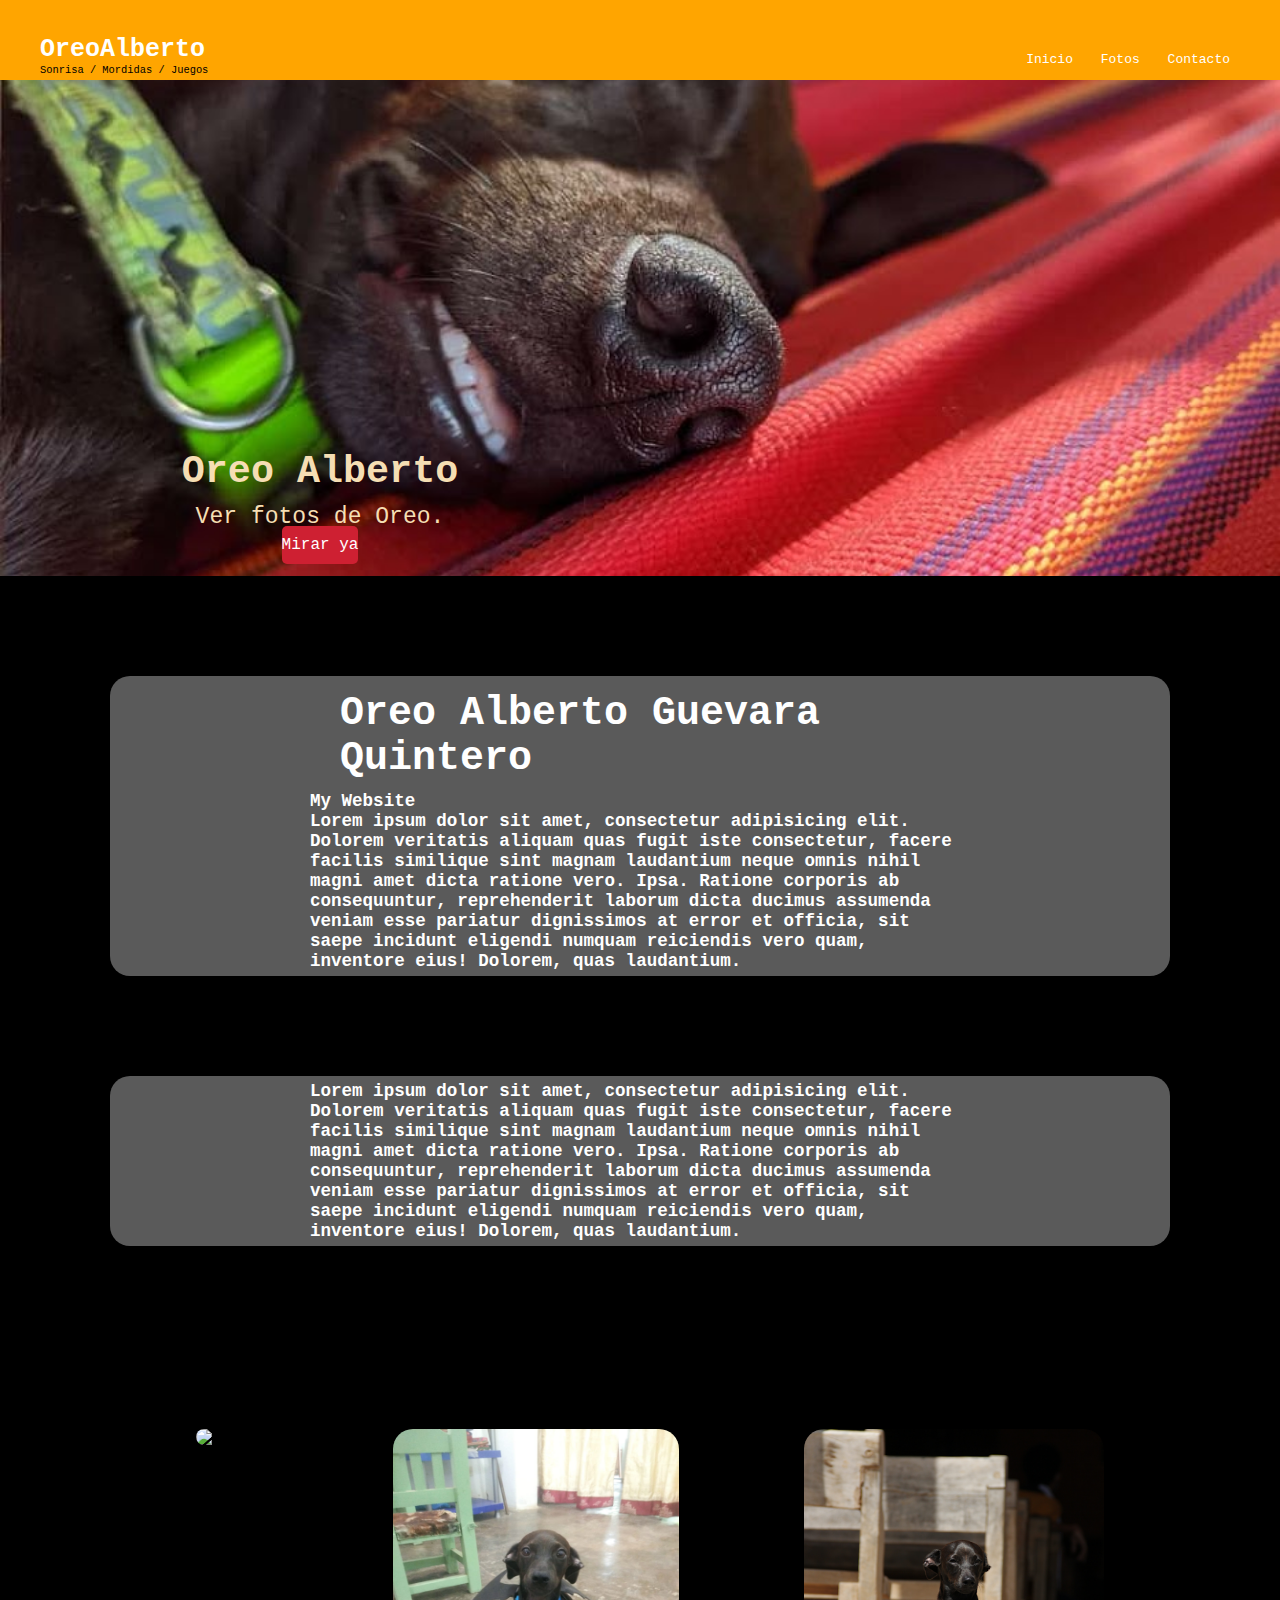
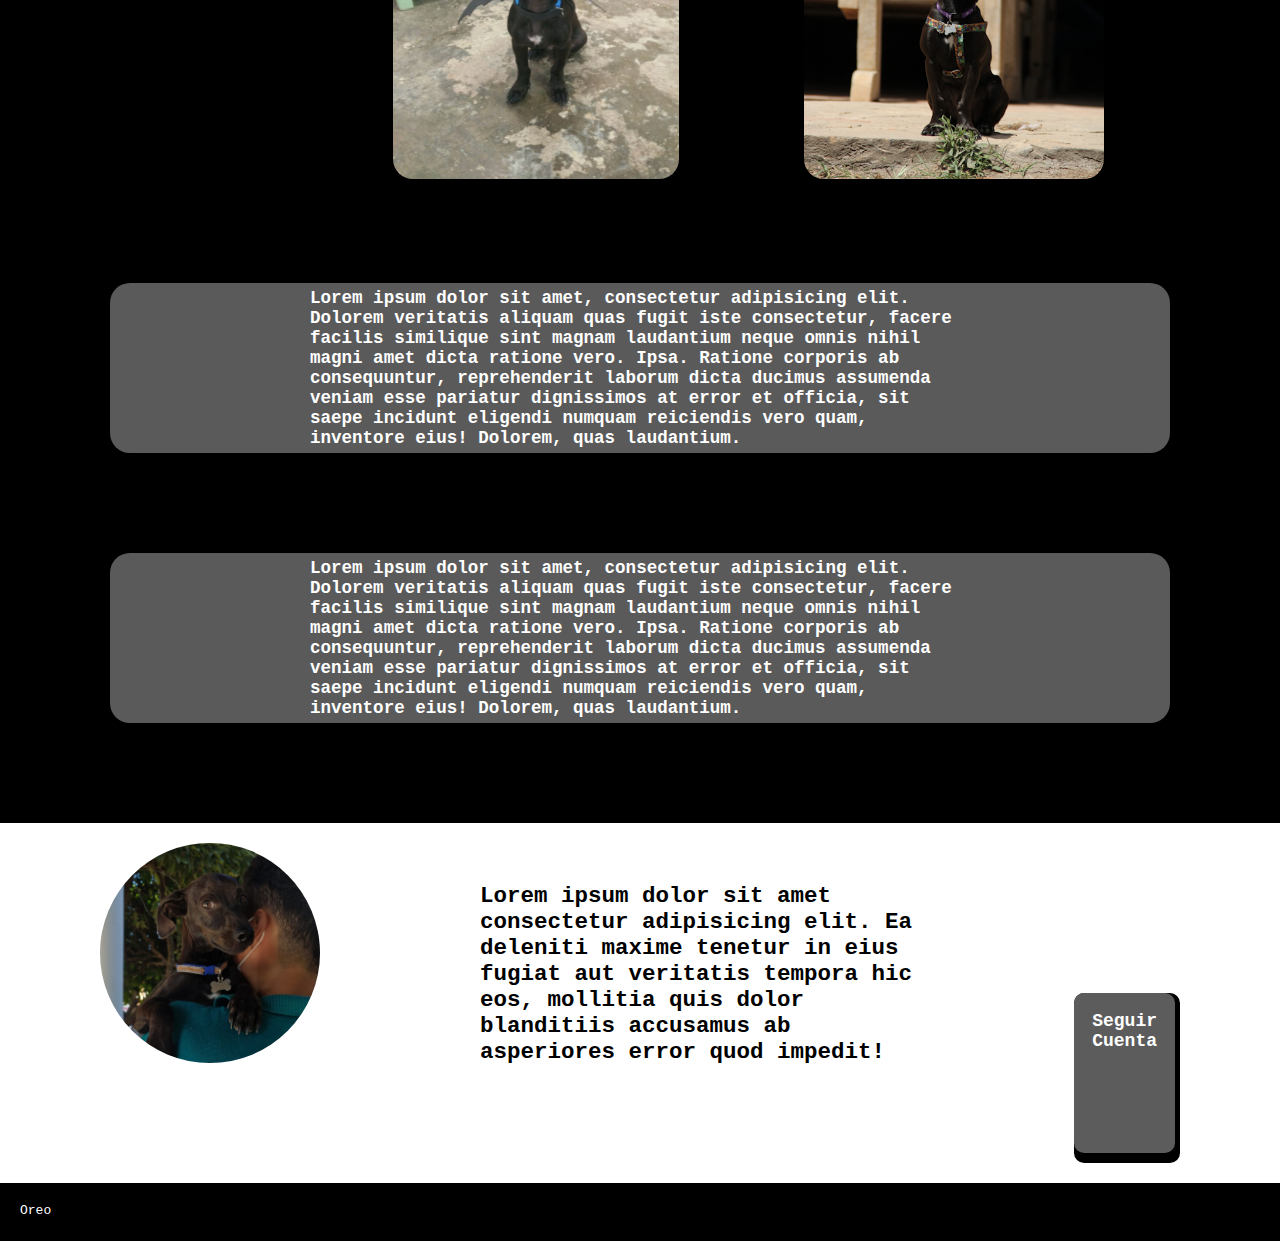
==== index.html @ 489aa435 "Update Oreo Website" ====
<!DOCTYPE html>
<html lang="en">
<head>
    <link rel="stylesheet"
    href="styles.css">
    <meta charset="UTF-8">
    <meta name="viewport" content="width=device-width, initial-scale=1.0">
    <title>Oreo</title>
    <style>
        .dj-banner{margin: 30px 0;}
        .dj-banner .dj-bg{background-image: url(img/Oreo_zzz.jpg);
             background-repeat: no-repeat; background-position: center; background-size: cover; width: 100%;}
        .dj-banner .dj-bg img{display: block; margin: 20px auto; padding: 20px 0;}
        .dj-banner .dj-text{text-align: center; padding-bottom: 20px;}
        @media screen and (min-width:768px){
           .dj-banner .dj-bg img{margin-right: 100px;}
           .dj-banner .dj-text{top: 50%; left: 10%;  width: 50%; text-align: center;}
           .dj-banner .dj-text h1{color: wheat; font-size: calc(2*1.5vw);}
           .dj-banner .dj-text p{color:wheat; font-size: calc(1.2*1.5vw);}
           .dj-banner .dj-text a{text-decoration: none; }
        }
     </style>
</head>
<body>
    <header>
        <div class="cabecera">
            <a id="logo-header" href="#">
                <span class="site-name">OreoAlberto</span>
                <span class="site-desc">Sonrisa / Mordidas / Juegos</span>
            </a>
    
            <nav>
                <ul>
                    <li><a href="#">Inicio</a></li>
                    <li><a href="#">Fotos</a></li>
                    <li><a href="#">Contacto</a></li>
                </ul>
            </nav>
        </div>
    </header>
    <div class="dj-banner">
        <div class="dj-bg">
            <img src="#" alt="" height="400px">
            <div class="dj-text">
                <h1><b>Oreo Alberto</b></h1>
                <p>Ver fotos de Oreo.</p>
                <p><a href="https://photos.app.goo.gl/riU15qKz6FhEMQH36"><label style="border-radius: 5px; background: #ce2032; border-color:#ce2032;  
                    height:44px; color: white; width: 152px; text-align: center; font-size: 16px; padding: 10px 0; cursor:pointer;">Mirar ya</label> 
                </a></p>
            </div>
        </div>            
    </div>
    <div id="text_father">
        <div id="text_son">
            <h1>Oreo Alberto Guevara Quintero</h1>
            <h3>My Website</h3>
            <h3>Lorem ipsum dolor sit amet, consectetur adipisicing elit. Dolorem veritatis aliquam quas fugit iste consectetur, facere facilis similique sint magnam laudantium neque omnis nihil magni amet dicta ratione vero. Ipsa.
            Ratione corporis ab consequuntur, reprehenderit laborum dicta ducimus assumenda veniam esse pariatur dignissimos at error et officia, sit saepe incidunt eligendi numquam reiciendis vero quam, inventore eius! Dolorem, quas laudantium.
            </h3>
            
        </div>
        <div id="text_son">
            <h3>Lorem ipsum dolor sit amet, consectetur adipisicing elit. Dolorem veritatis aliquam quas fugit iste consectetur, facere facilis similique sint magnam laudantium neque omnis nihil magni amet dicta ratione vero. Ipsa.
                Ratione corporis ab consequuntur, reprehenderit laborum dicta ducimus assumenda veniam esse pariatur dignissimos at error et officia, sit saepe incidunt eligendi numquam reiciendis vero quam, inventore eius! Dolorem, quas laudantium.
            </h3>
        
        </div>
    </div>
    <h1>Oreo Alberto Guevara Quintero</h1>
    <h3>My Website</h3>
    <div id="father">
        <div id="son">
            
            <img src="img/Oreo_mimido.jpg" class="img1" alt="hola">
        </div>
        <div id="son">
            <img src="img/Oreo_batman.jpg" class="img1" alt="adios">
        </div>
        <div id="son">
            <img src="img/Oreo_elegante.png" class="img1" alt="halo">
        </div>
    </div>
    <div id="text_father">
        <div id="text_son">
            <h3>Lorem ipsum dolor sit amet, consectetur adipisicing elit. Dolorem veritatis aliquam quas fugit iste consectetur, facere facilis similique sint magnam laudantium neque omnis nihil magni amet dicta ratione vero. Ipsa.
            Ratione corporis ab consequuntur, reprehenderit laborum dicta ducimus assumenda veniam esse pariatur dignissimos at error et officia, sit saepe incidunt eligendi numquam reiciendis vero quam, inventore eius! Dolorem, quas laudantium.
            </h3>
            
        </div>
        <div id="text_son">
            <h3>Lorem ipsum dolor sit amet, consectetur adipisicing elit. Dolorem veritatis aliquam quas fugit iste consectetur, facere facilis similique sint magnam laudantium neque omnis nihil magni amet dicta ratione vero. Ipsa.
                Ratione corporis ab consequuntur, reprehenderit laborum dicta ducimus assumenda veniam esse pariatur dignissimos at error et officia, sit saepe incidunt eligendi numquam reiciendis vero quam, inventore eius! Dolorem, quas laudantium.
            </h3>
        
        </div>
    </div>

    <div id="promo">
        <div id="foto">
            <img src="img/Oreo_ojon.jpg" id="ojon" alt="">
        </div>
        <div id="texto">
            <h2>Lorem ipsum dolor sit amet consectetur adipisicing elit. Ea deleniti maxime tenetur in eius fugiat aut veritatis tempora hic eos, mollitia quis dolor blanditiis accusamus ab asperiores error quod impedit!</h2>
        </div>
        <div id="botom">
            <a href="#" title="Seguir Cuenta">Seguir Cuenta</a>
        </div>
    </div>

    <footer>
        <div id="pie">
            <p>Oreo</p>
        </div>
    </footer>

</body>
</html>
---- styles.css ----
*{
    margin:0;
    padding: 0;
    box-sizing: border-box;
    font-family: monospace;

}
body{
    background-color: black;
}
.img1{
    margin: 0px 60px;
    border-radius: 20px;
    width: 75%;
    height: 350px;
}
.cabecera{
    width: 100vw;
    padding: 20px;
    margin: 0px;
    border: none;
    background-color:orange;
    height: 80px;
    left: 0;
    top:0;
    position: fixed
}
.cabecera a{
		color: white;
}
#logo-header {
	float: left;
	padding: 15px 0 0 20px;
	text-decoration: none;
}
#logo-header:hover {
	color:black;
}
	
#logo-header .site-name {
	display: block;
	font-weight: 700;
	font-size: 25px;
}
	
#logo-header .site-desc {
	display: block;
	font-weight: 300;
	font-size: 0.8em;
	color:black;
}
	
nav {
	float: right;
}
nav ul {
	margin: 0;
	padding: 0;
	list-style: none;
	padding-right: 20px;
}
	
nav ul li {
    display: inline-block;
	line-height: 80px;
}
			
nav ul li a {
	display: block;
	padding: 0 10px;
	text-decoration: none;
}
			
nav ul li a:hover {
	background:black;
}

#pie{
    width: 100vw;
    padding: 20px;
    margin: 0px;
    border: none;
    background-color:black;
    color: white;
}
.mimir{
    margin: 10px 0px;
    padding: 0px;
    height: 400px;
    width: 100vw;
    background-color: black;

}



#text_father{
    flex: content;
    align-items: center;
    font-family:monospace;
    font-size: 20px;
    
}
h1{
    font-size: 40px;
    margin: 10px 30px;
}

#father{
    display: flex;
    justify-content:center ;
    flex-direction: row;
    gap: 30px;
    margin: 10px;
    
    
}

#text_father{
    font-family:monospace;
    font-size: 15px;
    margin: 10px;
}
#text_son{
    margin: 100px;
    background-color:#5a5a5a;
    color: white;
    border-radius: 20px;
    padding: 5px 200px;
}

#promo{
    background-color: white;
    width: 100vw;
    height: 40vh;
    display:flex;
    flex-direction:row;
    gap: 160px;
    padding: 20px 100px 20px 100px;
}
#ojon{
    width: 220px;
    height: 220px;
    border-radius: 50%;
}

#texto{
    margin-top: 40px;
    font-size: 15px;
}
#botom{
    margin-top: 150px;
    display: flex;
    justify-content: center;
    background-color: black;
    padding-bottom: 10px;
    padding-right: 5px;
    border-radius: 10px;
}
#botom a{
    color: white;
    font-weight: 800;
    text-decoration: none;
    font-size: 18px;
    background-color: #5c5c5c;
    padding:18px;
    border-radius: 10px;
}
#botom a:hover{
    color: black;
}
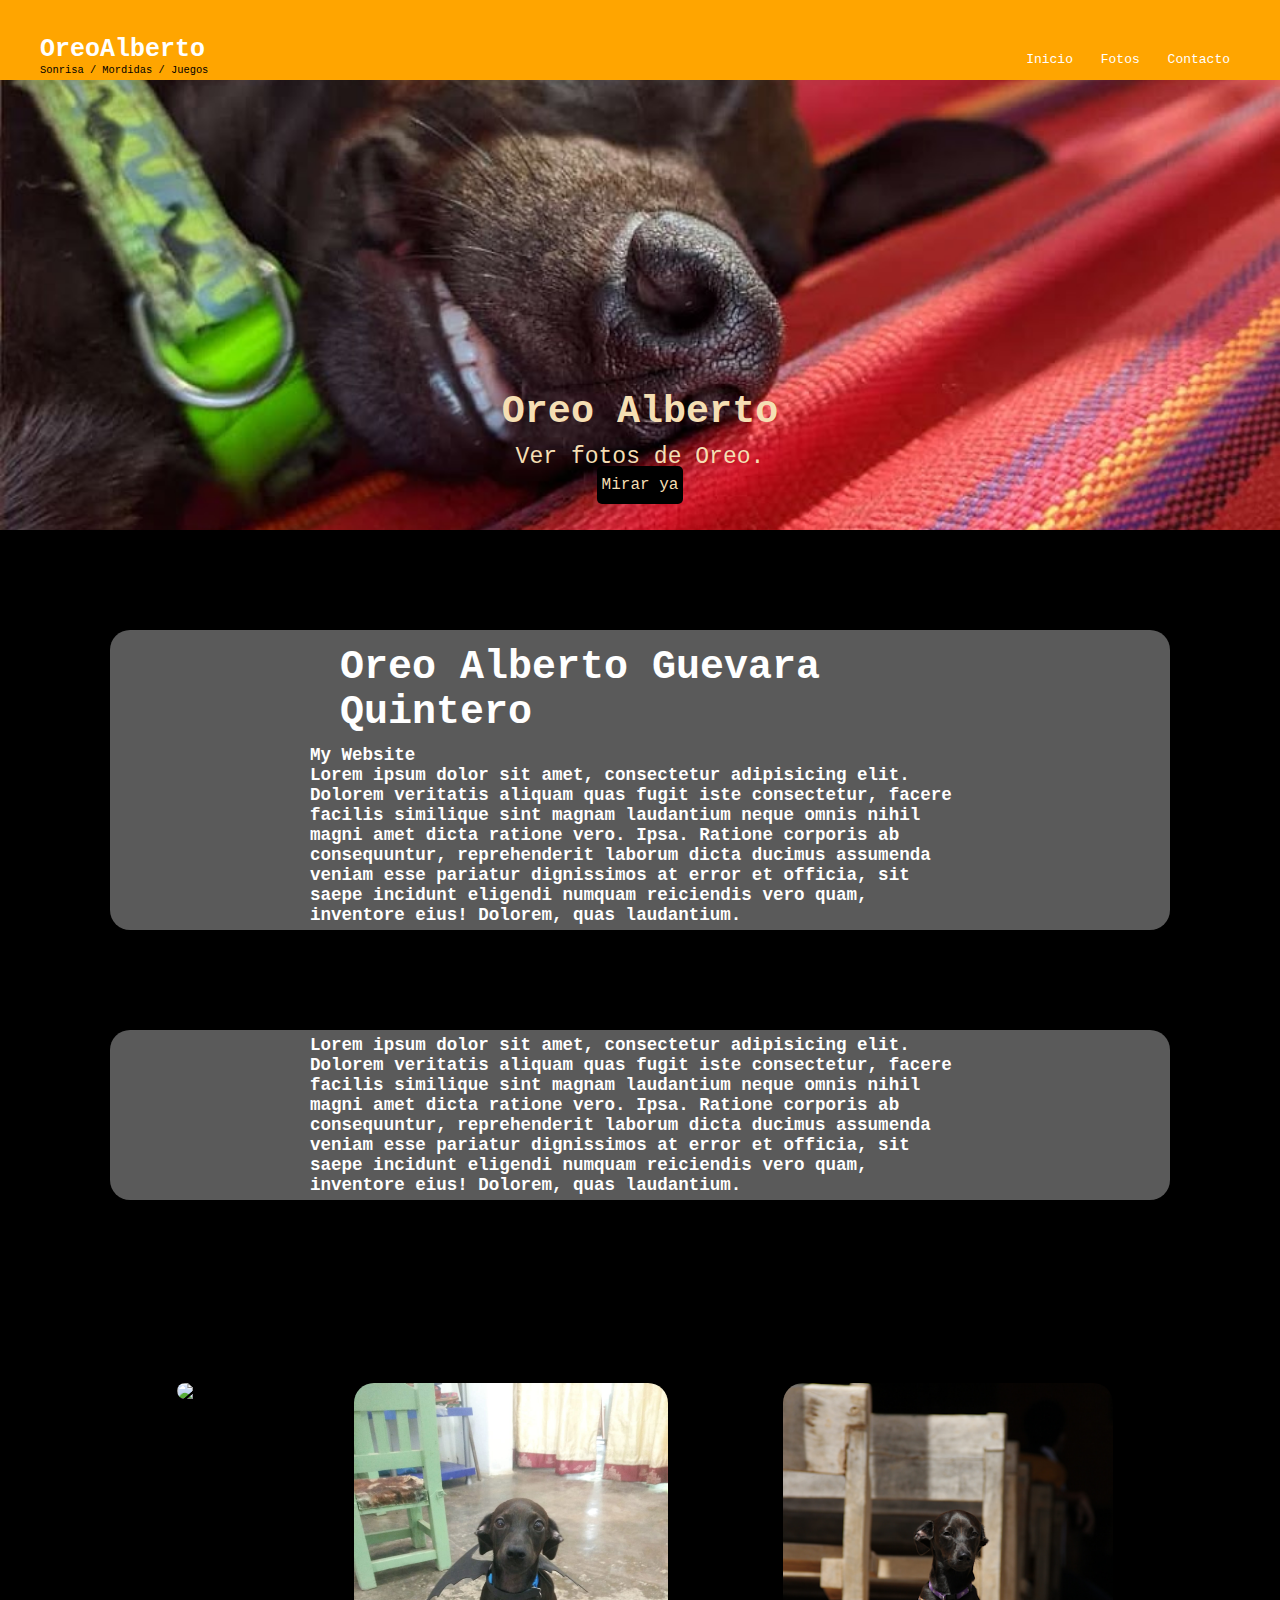
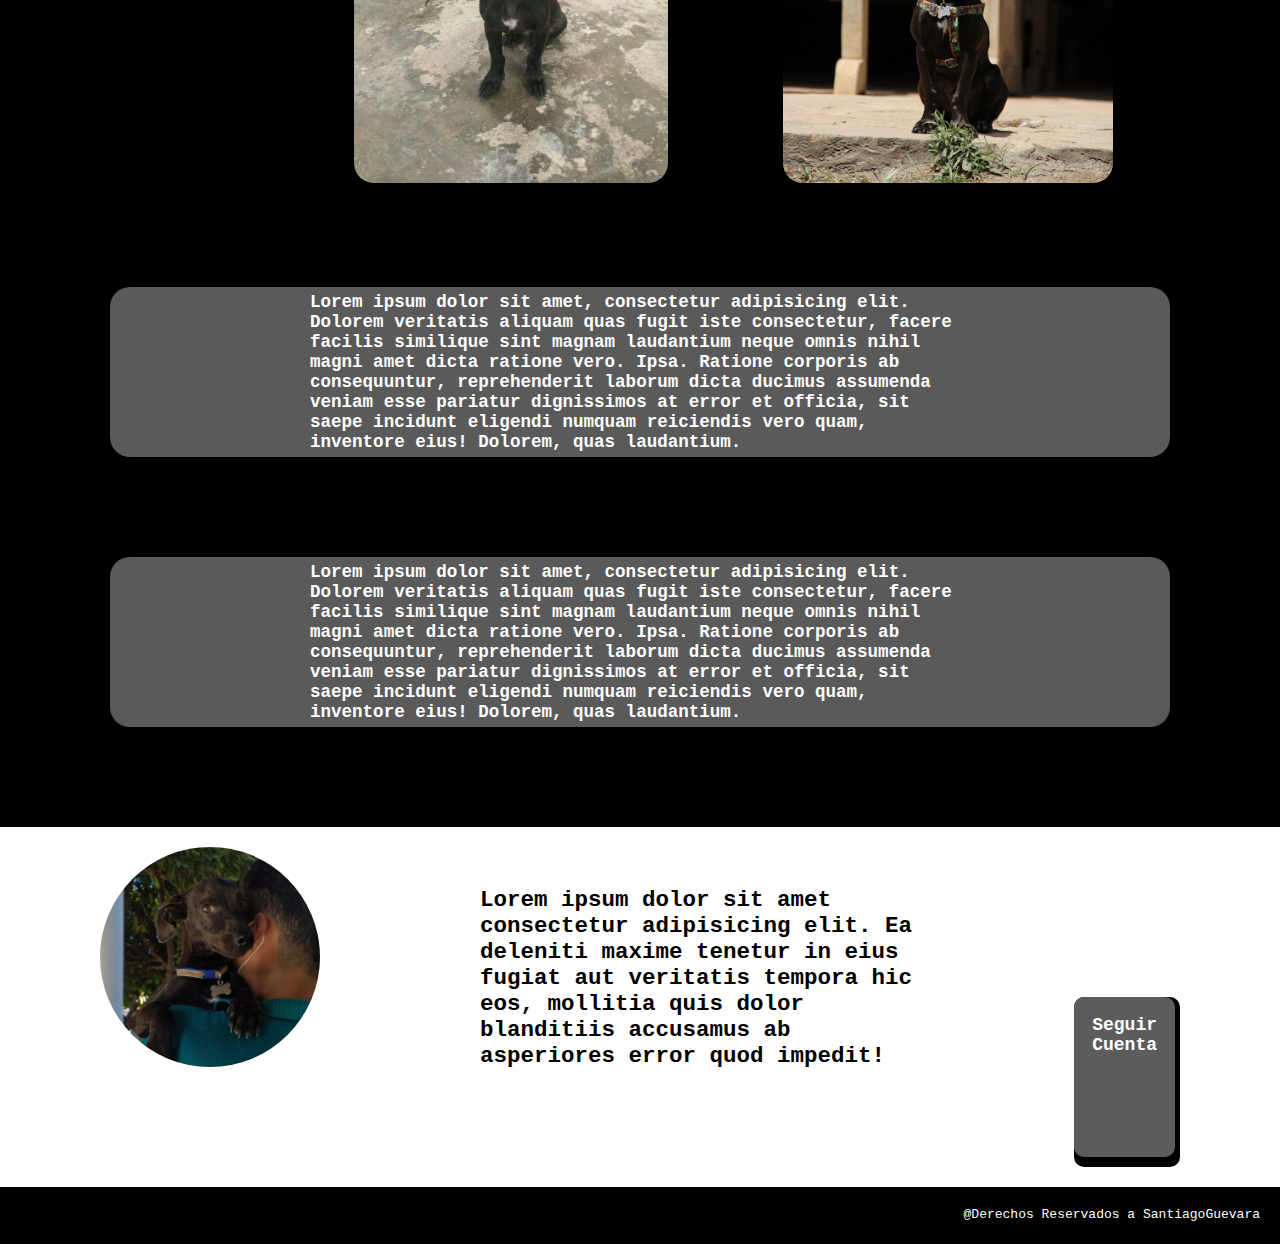
==== commit d47dcb69: "Finish page" ====
--- a/index.html
+++ b/index.html
@@ -9,15 +9,14 @@
     <style>
         .dj-banner{margin: 30px 0;}
         .dj-banner .dj-bg{background-image: url(img/Oreo_zzz.jpg);
-             background-repeat: no-repeat; background-position: center; background-size: cover; width: 100%;}
+             background-repeat: no-repeat; background-position: center; background-size: cover; width: 100vw; height: 500px;}
         .dj-banner .dj-bg img{display: block; margin: 20px auto; padding: 20px 0;}
         .dj-banner .dj-text{text-align: center; padding-bottom: 20px;}
         @media screen and (min-width:768px){
-           .dj-banner .dj-bg img{margin-right: 100px;}
-           .dj-banner .dj-text{top: 50%; left: 10%;  width: 50%; text-align: center;}
+           .dj-banner .dj-text{text-align: center;padding-top: 350px;}
            .dj-banner .dj-text h1{color: wheat; font-size: calc(2*1.5vw);}
            .dj-banner .dj-text p{color:wheat; font-size: calc(1.2*1.5vw);}
-           .dj-banner .dj-text a{text-decoration: none; }
+           .dj-banner .dj-text a{text-decoration: none;}
         }
      </style>
 </head>
@@ -40,12 +39,11 @@
     </header>
     <div class="dj-banner">
         <div class="dj-bg">
-            <img src="#" alt="" height="400px">
             <div class="dj-text">
                 <h1><b>Oreo Alberto</b></h1>
                 <p>Ver fotos de Oreo.</p>
-                <p><a href="https://photos.app.goo.gl/riU15qKz6FhEMQH36"><label style="border-radius: 5px; background: #ce2032; border-color:#ce2032;  
-                    height:44px; color: white; width: 152px; text-align: center; font-size: 16px; padding: 10px 0; cursor:pointer;">Mirar ya</label> 
+                <p><a href="https://photos.app.goo.gl/riU15qKz6FhEMQH36"><label style="border-radius: 5px; background-color:black; 
+                    height:44px; color: wheat; width: 152px; text-align: center; font-size: 16px; padding: 10px 5px; cursor:pointer;">Mirar ya</label> 
                 </a></p>
             </div>
         </div>            
@@ -103,13 +101,13 @@
             <h2>Lorem ipsum dolor sit amet consectetur adipisicing elit. Ea deleniti maxime tenetur in eius fugiat aut veritatis tempora hic eos, mollitia quis dolor blanditiis accusamus ab asperiores error quod impedit!</h2>
         </div>
         <div id="botom">
-            <a href="#" title="Seguir Cuenta">Seguir Cuenta</a>
+            <a href="https://www.instagram.com/santiagq0828/?next=%2F" title="Seguir Cuenta">Seguir Cuenta</a>
         </div>
     </div>
 
     <footer>
         <div id="pie">
-            <p>Oreo</p>
+            <p>@Derechos Reservados a SantiagoGuevara</p>
         </div>
     </footer>
 
--- a/styles.css
+++ b/styles.css
@@ -13,7 +13,7 @@
     margin: 0px 60px;
     border-radius: 20px;
     width: 75%;
-    height: 350px;
+    height: 400px;
 }
 .cabecera{
     width: 100vw;
@@ -83,6 +83,8 @@
     border: none;
     background-color:black;
     color: white;
+    display: flex;
+    justify-content: end;
 }
 .mimir{
     margin: 10px 0px;
@@ -111,7 +113,8 @@
     display: flex;
     justify-content:center ;
     flex-direction: row;
-    gap: 30px;
+    flex-wrap: wrap;
+    gap: 10px;
     margin: 10px;
     
     
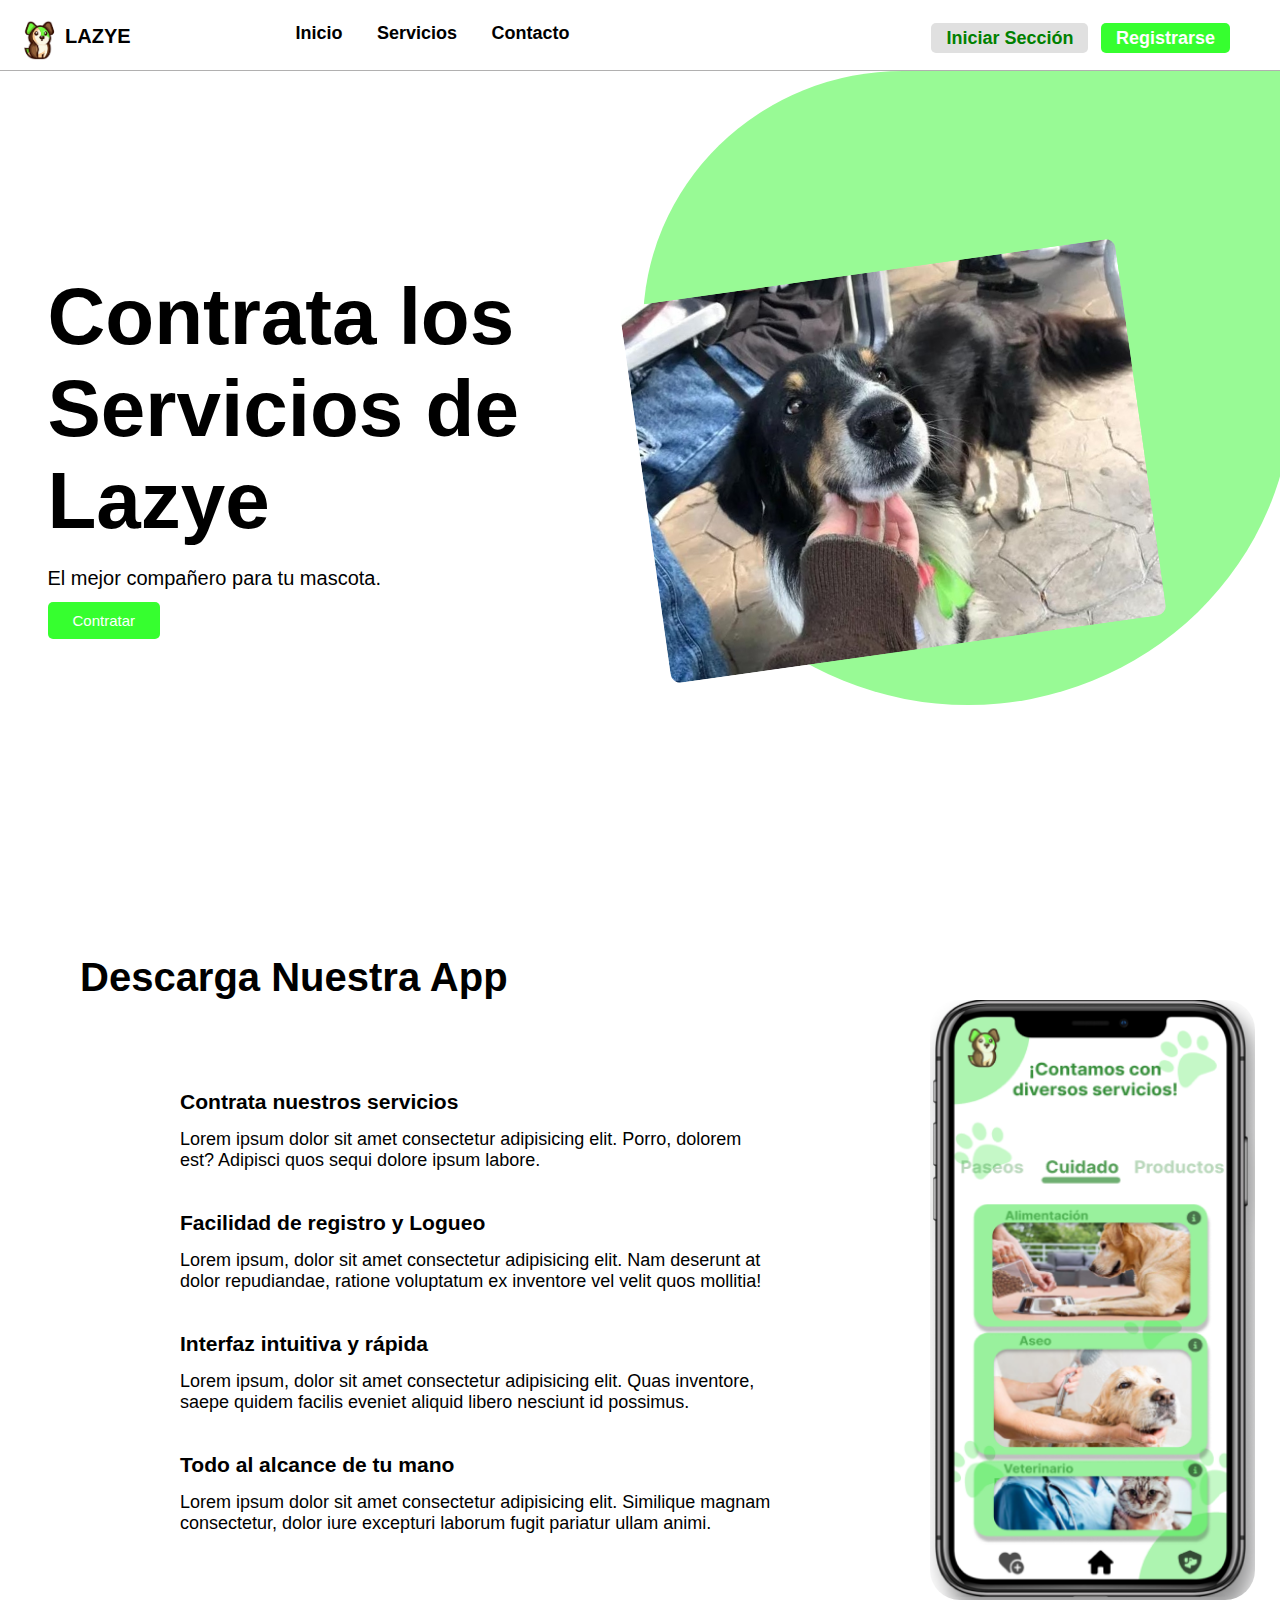
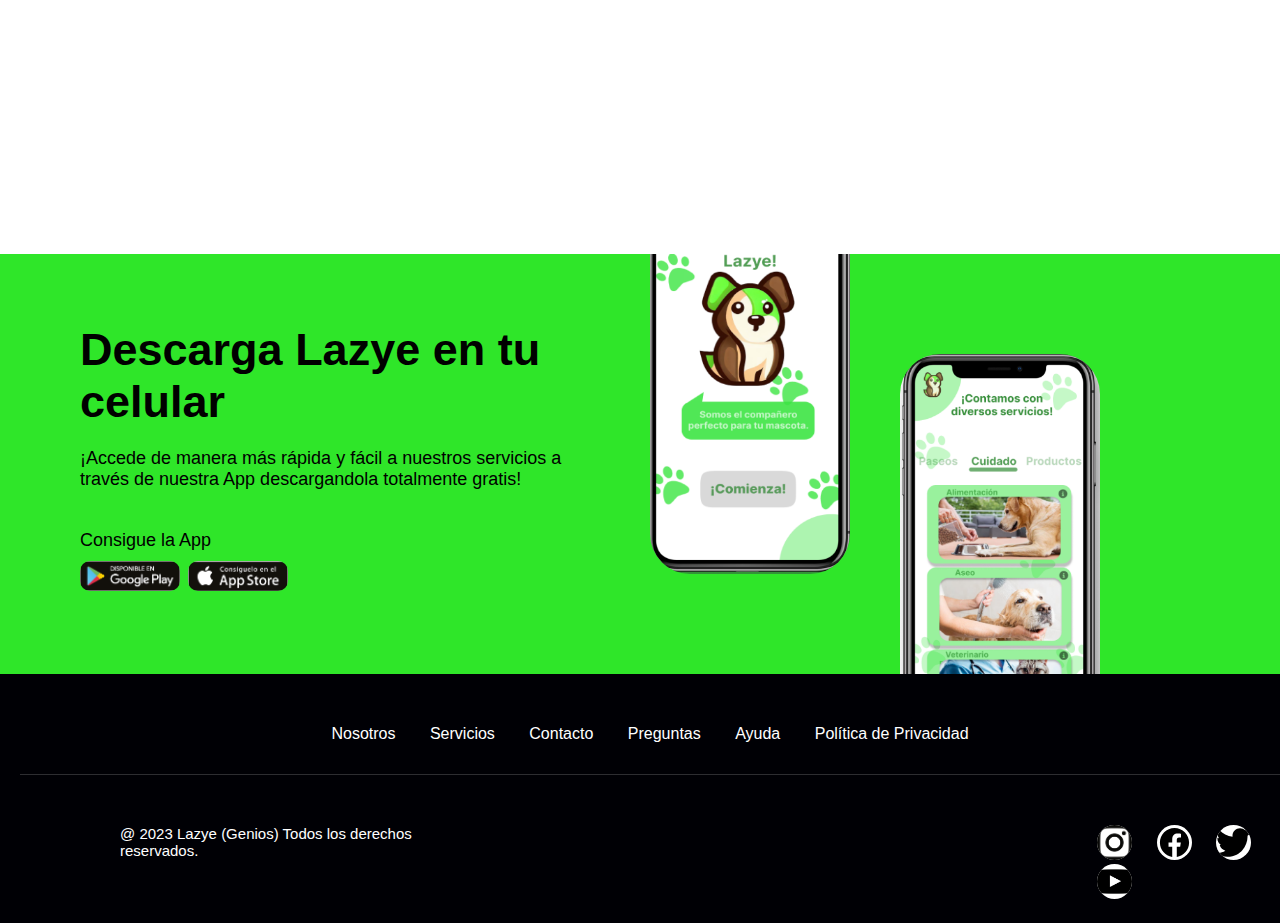
==== commit eaeac1b6: "Lazye Page created" ====
--- a/index.html
+++ b/index.html
@@ -1,115 +1,397 @@
 <!DOCTYPE html>
 <html lang="en">
 <head>
-    <link rel="stylesheet"
-    href="styles.css">
     <meta charset="UTF-8">
     <meta name="viewport" content="width=device-width, initial-scale=1.0">
-    <title>Oreo</title>
+    <title>Lazye</title>
+    <link rel="website icon" type="png" href="/img/lazye_logo.png" class="lazy_logo">
     <style>
-        .dj-banner{margin: 30px 0;}
-        .dj-banner .dj-bg{background-image: url(img/Oreo_zzz.jpg);
-             background-repeat: no-repeat; background-position: center; background-size: cover; width: 100vw; height: 500px;}
-        .dj-banner .dj-bg img{display: block; margin: 20px auto; padding: 20px 0;}
-        .dj-banner .dj-text{text-align: center; padding-bottom: 20px;}
-        @media screen and (min-width:768px){
-           .dj-banner .dj-text{text-align: center;padding-top: 350px;}
-           .dj-banner .dj-text h1{color: wheat; font-size: calc(2*1.5vw);}
-           .dj-banner .dj-text p{color:wheat; font-size: calc(1.2*1.5vw);}
-           .dj-banner .dj-text a{text-decoration: none;}
-        }
-     </style>
+        *{
+            margin: 0;
+            padding: 0;
+        }
+        body{
+            background-color:white;
+            font-family:'Segoe UI', Tahoma, Geneva, Verdana, sans-serif;
+            width: 100vw; 
+            height: 100vh;
+            display: grid;
+        }
+        #cabecera{
+            width: 100vw;
+            padding: 20px;
+            margin: 0px;
+            border-bottom: 1px solid #b1b0b0;
+            background-color: white;
+            height: 30px;
+            left: 0;
+            top: 0;
+        }
+        #logo{
+            display: flex;
+            float: left;
+        }
+        #logo_lazye{
+            width: 40px;
+            height: 40px;
+        }
+        #nombre_logo{
+            display: block;
+            font-weight: 750;
+            font-size: 20px;
+            margin-top: 5px;
+            padding-left: 5px ;
+        }
+
+        #nav{
+            float:left;
+        }
+        #nav ul{
+            margin: 0;
+            padding: 0;
+            list-style: none;
+            padding-right: 20px;
+            padding-left: 150px;
+        }
+        #nav ul li{
+            display: inline-block;
+            line-height: 20px;
+        }
+        #nav ul li a {
+            display: block;
+            padding: 0 15px;
+            text-decoration: none;
+            color: black;
+            font-size: 18px;
+            margin-top: 3px;
+            font-weight: 600;
+        }
+        #nav ul li a:hover{
+            color:#36ff2f
+        }
+
+        #nav2{
+            float:right;
+        }
+        #nav2 ul{
+            margin: 0;
+            padding: 0;
+            list-style: none;
+            padding-right: 70px;
+        }
+        #nav2 ul li{
+            display: inline-block;
+            line-height: 20px;
+        }
+        #nav2 ul li a {
+            display: block;
+            padding:0 10px;
+            text-decoration: none;
+            font-size: 18px;
+            margin-top: 3px;
+            font-weight: 600;
+            border-radius: 5px;
+            padding: 5px 15px;
+            margin-left: 8px;
+        }
+        #login{
+            background-color: #e0e0e0;
+            color: green;
+        }
+        #register{
+            background-color: #36ff2f;
+            color: white;
+        }
+
+        
+        #father{
+            display: flex;
+            place-items:center;
+            align-items: center;
+            justify-content: center;
+        }
+        #hijo_text{
+            margin: 20px;
+            font-size: 40px;
+            width: 550px;
+            margin-top: 150px;
+        }
+        #hijo_text h6{
+            margin-top: 20px;
+            font-size: 20px;
+            font-weight: 400;
+        }
+        #hijo_text a{
+            text-decoration: none;
+            background-color: #36ff2f;
+            padding: 10px 25px;
+            font-size: 15px;
+            border-radius: 5px;
+            color: white;
+        }
+        #hijo_img{
+            background-color: #98fa95;
+            padding-top: 200px;
+            padding-right: 150px;
+            padding-bottom: 50px;
+            border-bottom-left-radius: 50%;
+            border-bottom-right-radius: 50%;
+            border-top-left-radius: 40%;
+            margin-left: 25px;
+            
+            
+        }
+        #hijo_img img{
+            width: 500px;
+            height: 380px;
+            transform: rotate(-8deg);
+            border-radius: 10px;
+            
+        }
+
+
+        #first{
+            margin-top: 250px;
+            margin-left: 80px;
+        }
+        #first h1{
+            font-size: 40px;
+        }
+        #second{
+            display: flex;
+        }
+        #second1{
+            margin-top: 50px;
+            margin-left: 100px;
+            width: 600px;
+            font-size: 18px;
+            
+        }
+        #second ul{
+            list-style: none;
+        }
+        #second1 li{
+            margin-top: 40px;
+        }
+        #second1 li p{
+            margin-top: 15px;
+        }
+        #second2 img{
+            width: 325px;
+            height: 600px;
+            margin-left: 150px;
+            border-radius: 30px;
+        }
+
+
+        #primary{
+            display: flex;
+            margin-top: 250px;
+            padding-left: 80px;
+            background-color: #2fe629;
+        }
+        #secundary1{
+            width: 500px;
+            font-size: 30px;
+        }
+        #secundary1 h2{
+            margin-top: 70px;
+            margin-bottom: 20px;
+        }
+        #secundary1 p{
+            font-size: 18px;
+            font-weight: 500;
+        }
+        #secundary1 img{
+            width: 100px;
+            height: 30px;
+            margin-top: 10px;
+            border-radius: 10px;
+        }
+        #consigue{
+            margin-top: 40px;
+        }
+        #img2{
+            width: 200px;
+            height: 320px;
+            margin-left: 70px;
+            border-bottom-left-radius: 40px;
+            border-bottom-right-radius: 40px;
+        }
+        #img1{
+            width: 200px;
+            height: 320px;
+            margin-top: 100px;
+            margin-left: 50px;
+            border-top-right-radius: 40px;
+            border-top-left-radius: 40px;
+        }
+
+        footer{
+            display: flex;
+            width: 100vw;
+            padding: 20px;
+            margin: 0;
+            border: none;
+            background-color: #000005;
+            left: 0;
+            bottom: 0;
+            color: white;
+        }
+        footer a{
+            color: white;
+            text-decoration: none;
+        }
+        #van{
+            display: flex;
+            align-items: center;
+            place-items: center;
+            justify-content: center;
+            margin-bottom: 50px;
+            border-bottom:1px solid #ffffff2d;
+        }
+        
+        #van ul{
+            margin: 0;
+            padding: 0;
+            list-style: none;
+            padding-right: 20px;
+        }
+
+        #van ul li{
+            display: inline-block;
+            line-height: 80px;
+        }
+        #van ul li a{
+            padding: 0 15px;
+            display: block;
+        }
+        #pie2{
+            display: flex;
+        }
+        #pie2 ul li{
+            display: inline-block;
+        }
+        #pie2 h6{
+            margin-right: 300px;
+            font-size: 15px;
+            font-weight: 200;
+            margin-left: 100px;
+            
+        }
+        #pie2 img{
+            width: 35px;
+            height: 35px;
+            background-color: white;
+            border-radius: 40px;
+            margin-left: 20px;
+        }
+        #ul2{
+            margin-left: 300px;
+        }
+    </style>
 </head>
 <body>
     <header>
-        <div class="cabecera">
-            <a id="logo-header" href="#">
-                <span class="site-name">OreoAlberto</span>
-                <span class="site-desc">Sonrisa / Mordidas / Juegos</span>
-            </a>
-    
-            <nav>
+        <div id="cabecera">
+            <div id="logo">
+                <img id="logo_lazye" src="/img/lazye_logo.png" alt="lazye_logo">
+                <span id="nombre_logo">LAZYE</span>
+            
+            </div>
+            
+            
+            <nav id="nav">
                 <ul>
                     <li><a href="#">Inicio</a></li>
-                    <li><a href="#">Fotos</a></li>
+                    <li><a href="#">Servicios</a></li>
                     <li><a href="#">Contacto</a></li>
                 </ul>
             </nav>
+            <nav id="nav2">
+                <ul>
+                    <li><a href="#" id="login">Iniciar Sección</a></li>
+                    <li><a href="#" id="register">Registrarse</a></li>
+                </ul>
+            </nav>
         </div>
     </header>
-    <div class="dj-banner">
-        <div class="dj-bg">
-            <div class="dj-text">
-                <h1><b>Oreo Alberto</b></h1>
-                <p>Ver fotos de Oreo.</p>
-                <p><a href="https://photos.app.goo.gl/riU15qKz6FhEMQH36"><label style="border-radius: 5px; background-color:black; 
-                    height:44px; color: wheat; width: 152px; text-align: center; font-size: 16px; padding: 10px 5px; cursor:pointer;">Mirar ya</label> 
-                </a></p>
+
+    <div id="father">
+        <div id="hijo_text">
+            <h1>Contrata los Servicios de Lazye</h1>
+            <h6>El mejor compañero para tu mascota.</h6>
+            <a href="#">Contratar</a>
+        </div>
+        <div id="hijo_img"><img src="img/lazye_u.jpeg" alt="lazye_feliz" width="300px" height="240px"></div>
+    </div>
+    
+    <div id="first">
+        <h1>Descarga Nuestra App</h1>
+        <div id="second">
+            <div id="second1">
+                <ul>
+                    <li>
+                        <h3>Contrata nuestros servicios</h3>
+                        <p>Lorem ipsum dolor sit amet consectetur adipisicing elit. Porro, dolorem est? Adipisci quos sequi dolore ipsum labore. </p>
+                    </li>
+                    <li>
+                        <h3>Facilidad de registro y Logueo</h3>
+                        <p>Lorem ipsum, dolor sit amet consectetur adipisicing elit. Nam deserunt at dolor repudiandae, ratione voluptatum ex inventore vel velit quos mollitia! </p>
+                    </li>
+                    <li>
+                        <h3>Interfaz intuitiva y rápida</h3>
+                        <p>Lorem ipsum, dolor sit amet consectetur adipisicing elit. Quas inventore, saepe quidem facilis eveniet aliquid libero nesciunt id possimus.</p>
+                   
+                    </li>
+                    <li>
+                        <h3>Todo al alcance de tu mano</h3>
+                        <p>Lorem ipsum dolor sit amet consectetur adipisicing elit. Similique magnam consectetur, dolor iure excepturi laborum fugit pariatur ullam animi.</p>
+                    </li>
+                </ul>
             </div>
-        </div>            
+            <div id="second2">
+                <img src="img/celular1.png" alt="cel_app">
+            </div>
+        </div>
     </div>
-    <div id="text_father">
-        <div id="text_son">
-            <h1>Oreo Alberto Guevara Quintero</h1>
-            <h3>My Website</h3>
-            <h3>Lorem ipsum dolor sit amet, consectetur adipisicing elit. Dolorem veritatis aliquam quas fugit iste consectetur, facere facilis similique sint magnam laudantium neque omnis nihil magni amet dicta ratione vero. Ipsa.
-            Ratione corporis ab consequuntur, reprehenderit laborum dicta ducimus assumenda veniam esse pariatur dignissimos at error et officia, sit saepe incidunt eligendi numquam reiciendis vero quam, inventore eius! Dolorem, quas laudantium.
-            </h3>
-            
-        </div>
-        <div id="text_son">
-            <h3>Lorem ipsum dolor sit amet, consectetur adipisicing elit. Dolorem veritatis aliquam quas fugit iste consectetur, facere facilis similique sint magnam laudantium neque omnis nihil magni amet dicta ratione vero. Ipsa.
-                Ratione corporis ab consequuntur, reprehenderit laborum dicta ducimus assumenda veniam esse pariatur dignissimos at error et officia, sit saepe incidunt eligendi numquam reiciendis vero quam, inventore eius! Dolorem, quas laudantium.
-            </h3>
         
-        </div>
+
+    <div id="primary">
+        <div id="secundary1">
+            <h2>Descarga Lazye en tu celular</h2>
+            <p>¡Accede de manera más rápida y fácil a nuestros servicios a través de nuestra App descargandola totalmente gratis!</p>
+            <p id="consigue">Consigue la App</p>
+            <a href="#"><img src="img/play.png" alt="Google Play"></a>
+            <a href="#"><img src="img/store.png" alt="App Store"></a>
+        </div>
+            <img id=img2 src="img/celular2 _rec.png" alt="cel1">
+            <img id="img1" src="img/celular1_rec.png" alt="cel2">
     </div>
-    <h1>Oreo Alberto Guevara Quintero</h1>
-    <h3>My Website</h3>
-    <div id="father">
-        <div id="son">
-            
-            <img src="img/Oreo_mimido.jpg" class="img1" alt="hola">
-        </div>
-        <div id="son">
-            <img src="img/Oreo_batman.jpg" class="img1" alt="adios">
-        </div>
-        <div id="son">
-            <img src="img/Oreo_elegante.png" class="img1" alt="halo">
-        </div>
-    </div>
-    <div id="text_father">
-        <div id="text_son">
-            <h3>Lorem ipsum dolor sit amet, consectetur adipisicing elit. Dolorem veritatis aliquam quas fugit iste consectetur, facere facilis similique sint magnam laudantium neque omnis nihil magni amet dicta ratione vero. Ipsa.
-            Ratione corporis ab consequuntur, reprehenderit laborum dicta ducimus assumenda veniam esse pariatur dignissimos at error et officia, sit saepe incidunt eligendi numquam reiciendis vero quam, inventore eius! Dolorem, quas laudantium.
-            </h3>
-            
-        </div>
-        <div id="text_son">
-            <h3>Lorem ipsum dolor sit amet, consectetur adipisicing elit. Dolorem veritatis aliquam quas fugit iste consectetur, facere facilis similique sint magnam laudantium neque omnis nihil magni amet dicta ratione vero. Ipsa.
-                Ratione corporis ab consequuntur, reprehenderit laborum dicta ducimus assumenda veniam esse pariatur dignissimos at error et officia, sit saepe incidunt eligendi numquam reiciendis vero quam, inventore eius! Dolorem, quas laudantium.
-            </h3>
-        
-        </div>
-    </div>
-
-    <div id="promo">
-        <div id="foto">
-            <img src="img/Oreo_ojon.jpg" id="ojon" alt="">
-        </div>
-        <div id="texto">
-            <h2>Lorem ipsum dolor sit amet consectetur adipisicing elit. Ea deleniti maxime tenetur in eius fugiat aut veritatis tempora hic eos, mollitia quis dolor blanditiis accusamus ab asperiores error quod impedit!</h2>
-        </div>
-        <div id="botom">
-            <a href="https://www.instagram.com/santiagq0828/?next=%2F" title="Seguir Cuenta">Seguir Cuenta</a>
-        </div>
-    </div>
 
     <footer>
-        <div id="pie">
-            <p>@Derechos Reservados a SantiagoGuevara</p>
+        <div>
+            <nav id="van">
+                <ul>
+                    <li><a href="#">Nosotros</a></li>
+                    <li><a href="#">Servicios</a></li>
+                    <li><a href="#">Contacto</a></li>
+                    <li><a href="#">Preguntas</a></li>
+                    <li><a href="#">Ayuda</a></li>
+                    <li><a href="#">Política de Privacidad</a></li>
+                </ul>
+            </nav>
+            <div id="pie2">
+                <h6>@ 2023 Lazye (Genios) Todos los derechos reservados.</h6>
+                <ul id="ul2">
+                    <li><a href="#"><img src="img/instalogo.png" alt="Instagram"></a></li>
+                    <li><a href="#"><img src="img/facelogo.svg" alt="Facebook"></a></li>
+                    <li><a href="#"><img src="img/twitterlogo.svg" alt="Twitter"></a></li>
+                    <li><a href="#"><img src="img/youtube.png" alt="Youtube"></a></li>
+                </ul>
+            </div>
+            
         </div>
     </footer>
-
 </body>
 </html>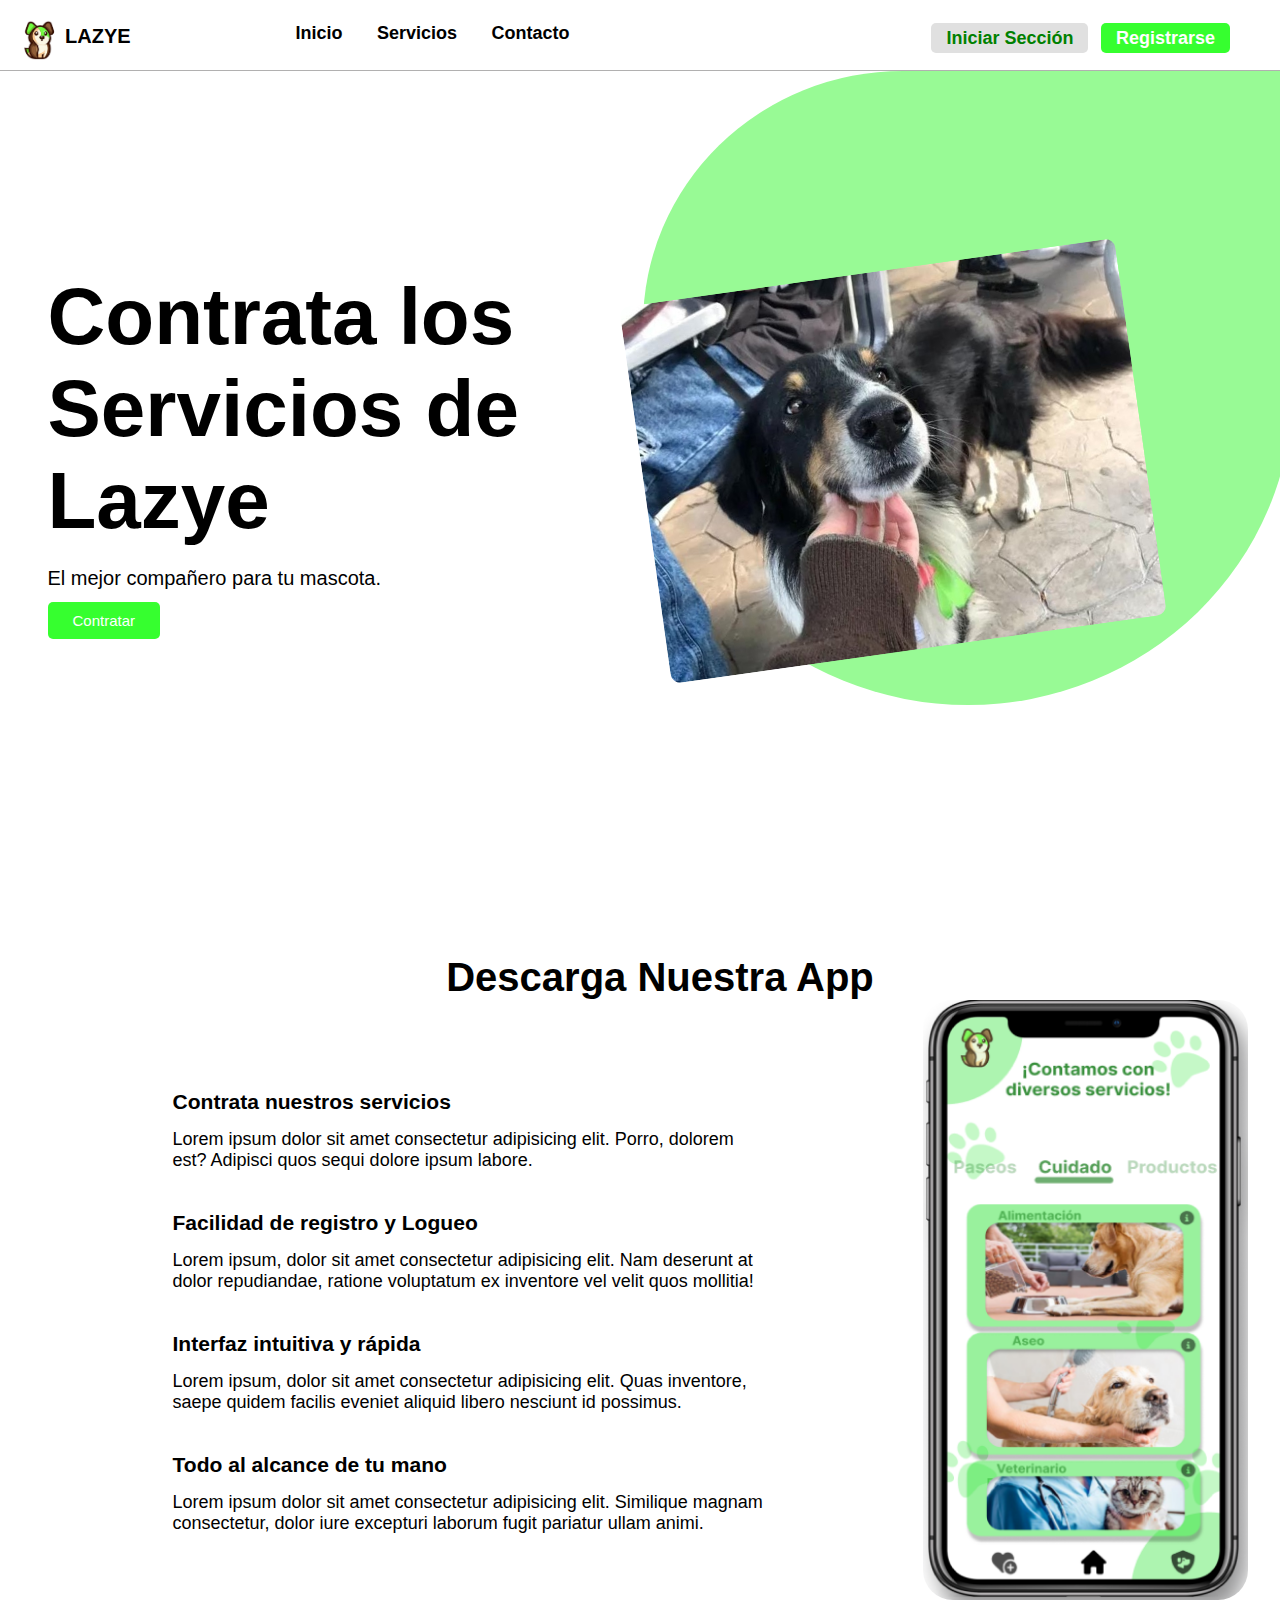
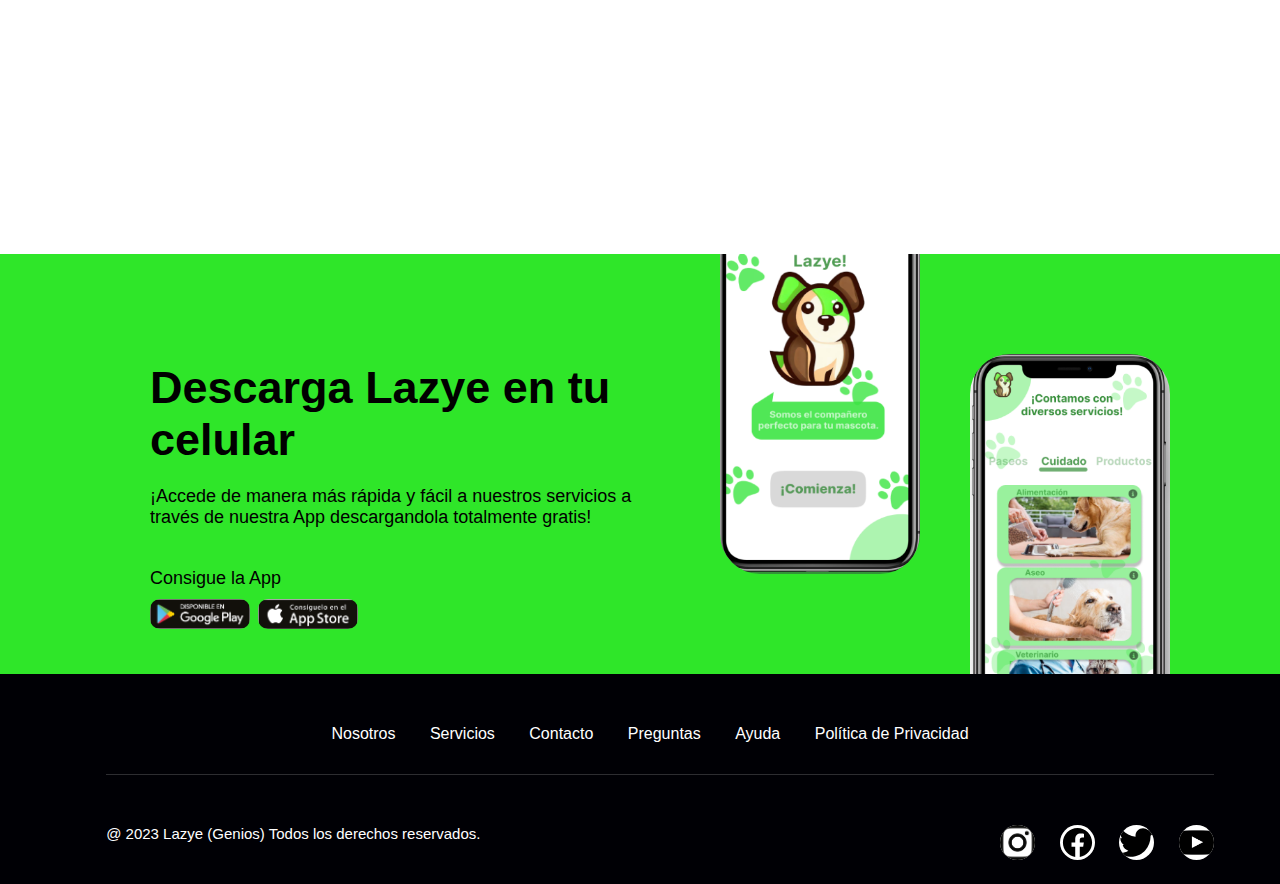
==== commit 56a6f342: "Update Lazye Page" ====
--- a/index.html
+++ b/index.html
@@ -151,8 +151,12 @@
 
 
         #first{
+            display: grid;
+            place-items:center;
+            align-items: center;
+            justify-content:center;
             margin-top: 250px;
-            margin-left: 80px;
+            
         }
         #first h1{
             font-size: 40px;
@@ -187,8 +191,10 @@
         #primary{
             display: flex;
             margin-top: 250px;
-            padding-left: 80px;
             background-color: #2fe629;
+            place-items:center;
+            align-items: center;
+            justify-content:center;
         }
         #secundary1{
             width: 500px;
@@ -217,6 +223,7 @@
             margin-left: 70px;
             border-bottom-left-radius: 40px;
             border-bottom-right-radius: 40px;
+            margin-bottom: 100px;
         }
         #img1{
             width: 200px;
@@ -229,6 +236,9 @@
 
         footer{
             display: flex;
+            align-items: center;
+            place-items: center;
+            justify-content: center;
             width: 100vw;
             padding: 20px;
             margin: 0;
@@ -247,6 +257,7 @@
             align-items: center;
             place-items: center;
             justify-content: center;
+            
             margin-bottom: 50px;
             border-bottom:1px solid #ffffff2d;
         }
@@ -273,10 +284,9 @@
             display: inline-block;
         }
         #pie2 h6{
-            margin-right: 300px;
             font-size: 15px;
             font-weight: 200;
-            margin-left: 100px;
+            margin-right: 300px;
             
         }
         #pie2 img{
@@ -287,7 +297,7 @@
             margin-left: 20px;
         }
         #ul2{
-            margin-left: 300px;
+            margin-left: 200px;
         }
     </style>
 </head>
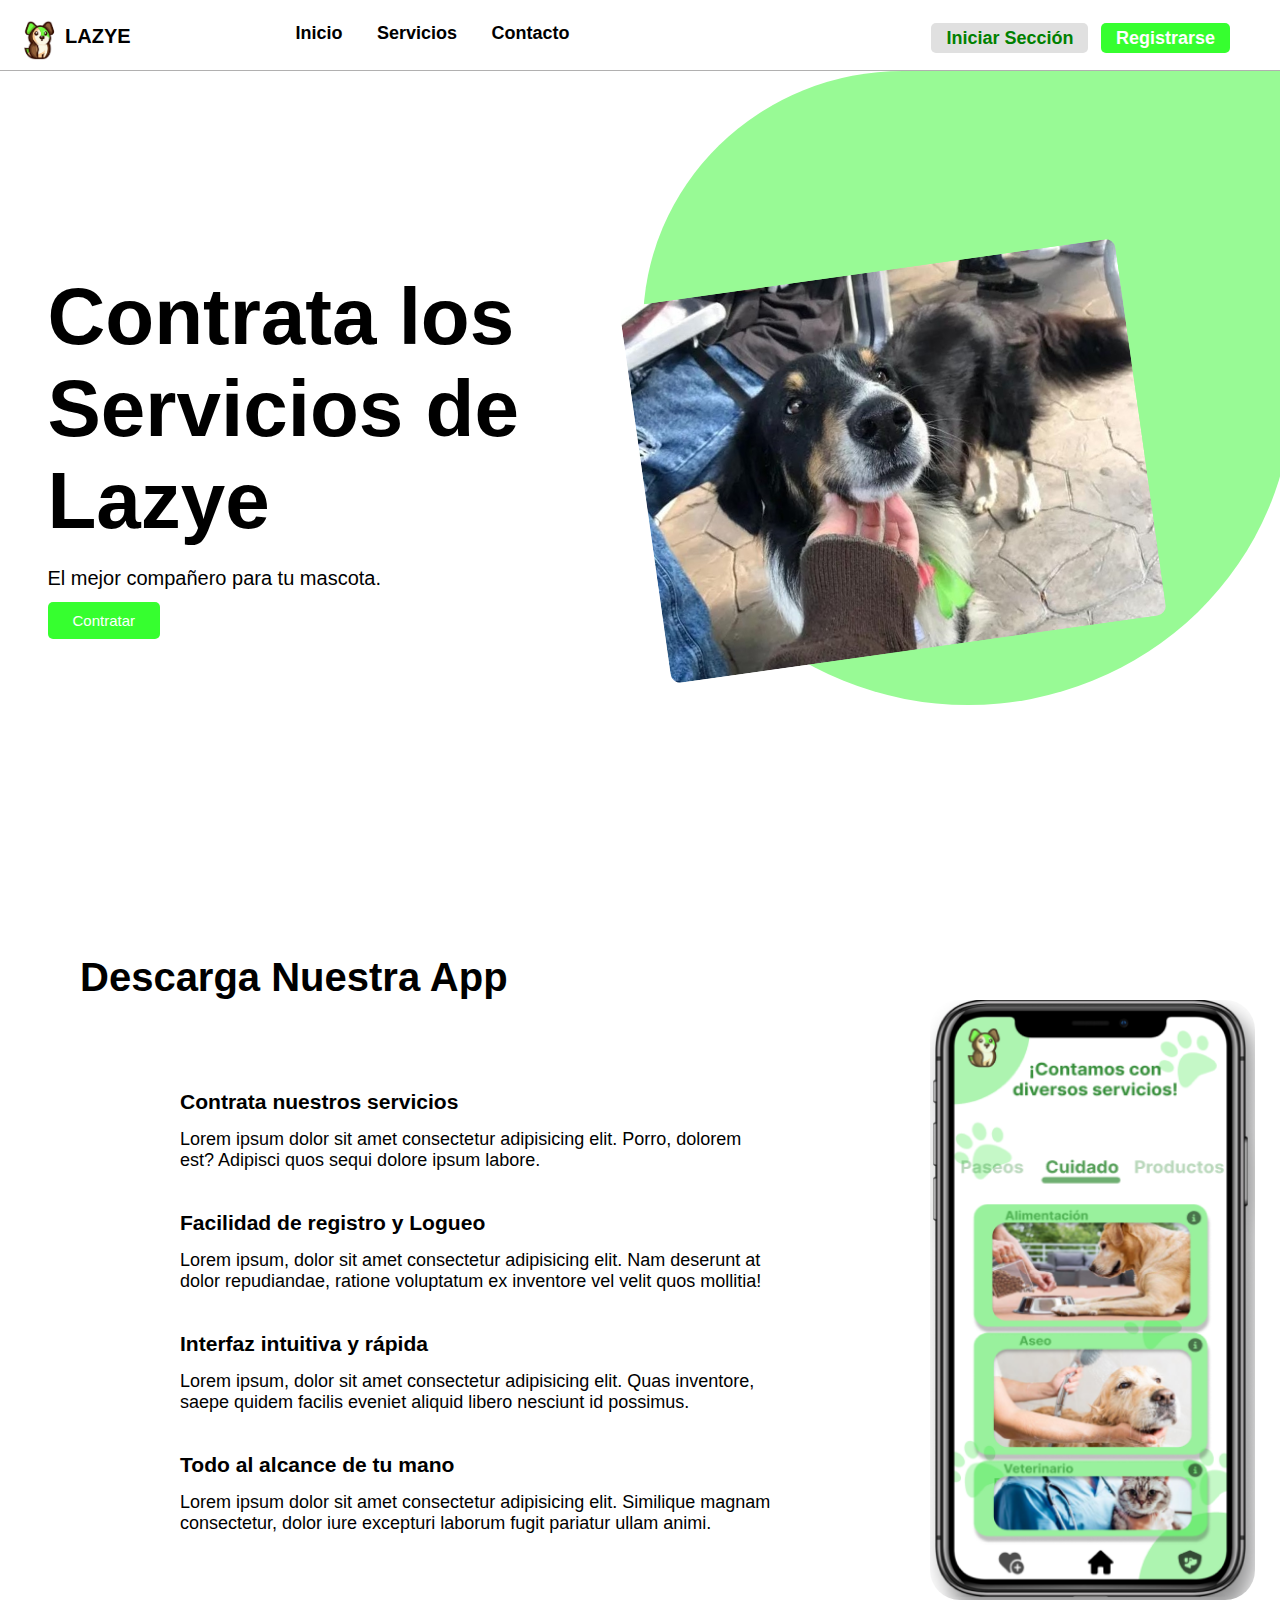
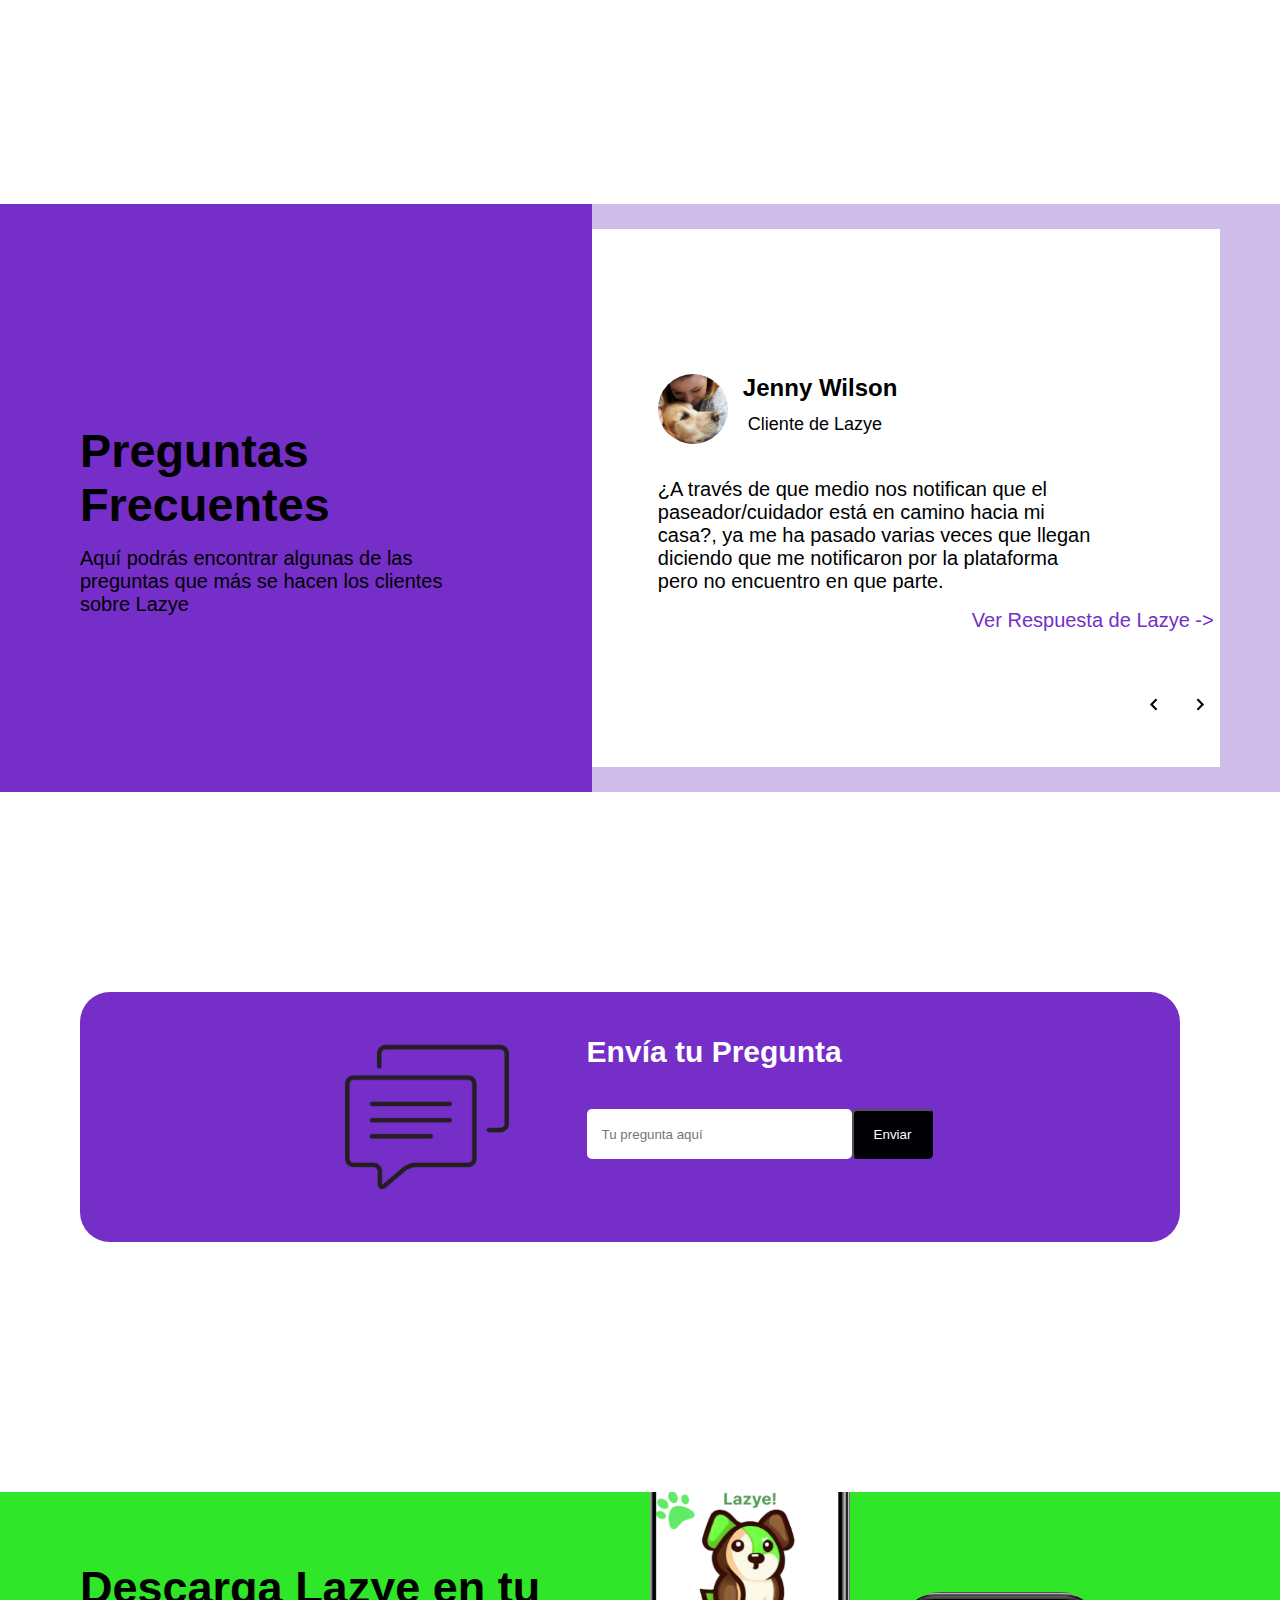
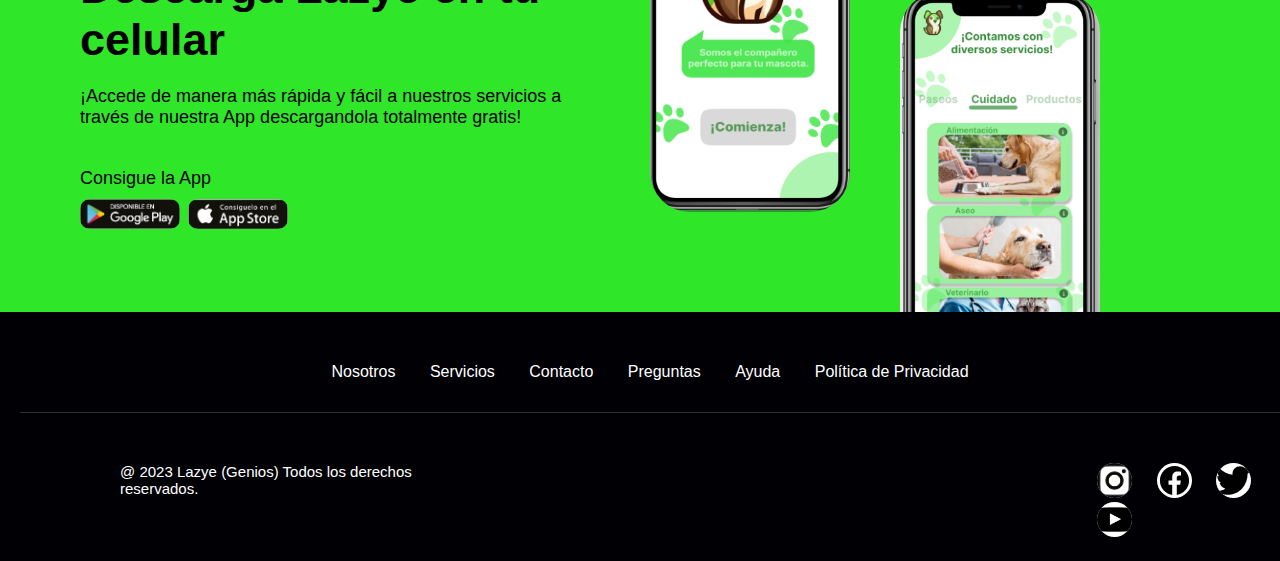
==== commit 0497aeb9: "Add Questions and JS" ====
--- a/index.html
+++ b/index.html
@@ -2,6 +2,7 @@
 <html lang="en">
 <head>
     <meta charset="UTF-8">
+    <meta http-equiv="X-UA-Compatible" content="IE=edge">
     <meta name="viewport" content="width=device-width, initial-scale=1.0">
     <title>Lazye</title>
     <link rel="website icon" type="png" href="/img/lazye_logo.png" class="lazy_logo">
@@ -13,9 +14,10 @@
         body{
             background-color:white;
             font-family:'Segoe UI', Tahoma, Geneva, Verdana, sans-serif;
-            width: 100vw; 
-            height: 100vh;
+            max-width: 100vw;
+            max-height: 100vh;
             display: grid;
+            
         }
         #cabecera{
             width: 100vw;
@@ -151,12 +153,8 @@
 
 
         #first{
-            display: grid;
-            place-items:center;
-            align-items: center;
-            justify-content:center;
             margin-top: 250px;
-            
+            margin-left: 80px;
         }
         #first h1{
             font-size: 40px;
@@ -191,10 +189,8 @@
         #primary{
             display: flex;
             margin-top: 250px;
+            padding-left: 80px;
             background-color: #2fe629;
-            place-items:center;
-            align-items: center;
-            justify-content:center;
         }
         #secundary1{
             width: 500px;
@@ -223,7 +219,6 @@
             margin-left: 70px;
             border-bottom-left-radius: 40px;
             border-bottom-right-radius: 40px;
-            margin-bottom: 100px;
         }
         #img1{
             width: 200px;
@@ -236,9 +231,6 @@
 
         footer{
             display: flex;
-            align-items: center;
-            place-items: center;
-            justify-content: center;
             width: 100vw;
             padding: 20px;
             margin: 0;
@@ -257,7 +249,6 @@
             align-items: center;
             place-items: center;
             justify-content: center;
-            
             margin-bottom: 50px;
             border-bottom:1px solid #ffffff2d;
         }
@@ -284,9 +275,10 @@
             display: inline-block;
         }
         #pie2 h6{
+            margin-right: 300px;
             font-size: 15px;
             font-weight: 200;
-            margin-right: 300px;
+            margin-left: 100px;
             
         }
         #pie2 img{
@@ -297,7 +289,160 @@
             margin-left: 20px;
         }
         #ul2{
-            margin-left: 200px;
+            margin-left: 300px;
+        }
+        
+
+        .container{
+            overflow-x: hidden;
+            position: relative;
+        }
+        .testimony{
+            background-color: #d1bde9;
+            display: flex;
+            margin-top: 200px;
+        }
+        
+        .testimony_container{
+            display: grid;
+            grid-template-columns: 50px 1fr 50px;
+            gap: 1em;
+            align-items: center;
+            margin: 25px 100px; 
+            margin-left: 0;
+            background-color:#fff;
+        }
+        
+        .testimony_body{
+            display: grid;
+            grid-template-columns: 1fr max-content;
+            justify-content: space-between;
+            align-items: center;
+            gap: 2em;
+            grid-column: 2/3;
+            grid-row: 1/2;
+            opacity: 0;
+            pointer-events: none;
+        }
+        
+        .testimony_body--show{
+            pointer-events: unset;
+            opacity: 1;
+            transition: opacity 1.5s ease-in-out;
+        }
+        
+        .testimony_img{
+            width: 70px;
+            height: 70px;
+            border-radius: 50%;
+            object-fit: cover;
+            object-position: 50% 30%;
+        }
+        .subtitle{
+            display: flex;
+        }
+        .subtitle h2{
+            display: grid;
+            padding-left: 15px;
+        }
+        
+        .testimony_texts{
+            max-width: 700px;
+        }
+        .testimony__review{
+            font-size: 20px;
+            padding: 30px;
+            padding-left: 0;
+        }
+        
+        .testimony_course{
+            font-size: 18px;
+            display: inline-block;
+            padding: 5px;
+            font-weight: 400;
+        }
+        .arrows{
+            padding-left: 380px;
+            display: grid;
+            margin-top: 380px;
+            
+        }
+        .arrow{
+            display: flex;
+        }
+        .arrows p{
+            color:#752ec7;
+            width: 250px;
+            font-size: 20px;
+        }
+        .testimony_arrow{
+            width: 25px;
+            cursor: pointer;
+            margin-top: 60px;
+            padding-left: 20px;
+            padding-bottom: 50px;
+        }
+        #before{
+            margin-left: 150px;
+        }
+        .question_container{
+            padding: 220px  80px 100px;
+            font-size: 40px;
+            background-color: #752ec7;
+            width: 45%;
+        }
+        .question_container p{
+            font-size: 20px;
+            padding: 15px;
+            padding-left: 0;
+        }
+        .quest{
+            margin-left: 80px;
+            margin-right: 140px;
+            margin-top: 200px;
+            background-color: #752ec7;
+            border-radius: 30px;
+            height: 250px;
+            display: flex;
+            align-items: center;
+            place-items: center;
+            justify-content: center;
+
+        }
+        .quest img{
+            width: 200px;
+            height: 200px;
+            margin-right: 60px;
+        }
+        .quest form{
+            display: flex;
+            margin-bottom: 40px;
+            margin-top: 20px;
+        }
+        .quest input+button{
+            display: flex;
+        }
+        #quest{
+            margin-top: 20px;
+            width: 250px;
+            height: 50px;
+            border-radius: 5px;
+            border: none;
+            padding-left: 15px;
+        }
+        .quest label{
+            color: #fff;
+            font-size: 30px;
+            font-weight: 700;
+        }
+        #boton{
+            background-color: #000005;
+            color: #fff;
+            padding: 1px 20px;
+            height: 50px;
+            align-items: center;
+            border-radius: 5px;
+            margin-top: 20px;
         }
     </style>
 </head>
@@ -367,6 +512,84 @@
     </div>
         
 
+    <section class="testimony" id="references">
+        <div class="container question_container">
+            <h3>Preguntas</h3>
+            <h3>Frecuentes</h3>
+            <p>Aquí podrás encontrar algunas de las preguntas que más se hacen los clientes sobre Lazye</p>
+        </div>
+        <div class="testimony_container container">
+                        
+            <div class="arrows">
+                        <p>Ver Respuesta de Lazye -></p>
+                        <div class="arrow">
+                            <img src="icons/left_arrow.svg" alt="Icon Flecha" class="testimony_arrow" id="before">    
+                            <img src="icons/right_arrow.svg" alt="Icon Flecha" class="testimony_arrow" id="next">    
+                        </div>
+                        </div>
+            <section class="testimony_body testimony_body--show" data-id="1">
+                
+                <div class="testimony_texts">
+                    
+                    <div class="subtitle">
+                        <figure class="testimony_picture">
+                            <img src="img/foto1.jpg" alt="Foto Persona" class="testimony_img">
+                        </figure>
+                        <h2>
+                            Jenny Wilson
+                            <p class="testimony_course">Cliente de Lazye</p>
+                        </h2>
+                    </div>
+                    
+                    
+                    <p class="testimony__review">¿A través de que medio nos notifican que el paseador/cuidador está en camino
+                        hacia mi casa?, ya me ha pasado varias veces que llegan diciendo que me notificaron por la plataforma
+                        pero no encuentro en que parte.
+                    </p>
+                    
+                </div>
+                
+            </section>
+            
+            <section class="testimony_body" data-id="2">
+                
+                <div class="testimony_texts">
+                    
+                    <div class="subtitle">
+                        <figure class="testimony_picture">
+                            <img src="img/Messi.jpg" alt="Foto Persona" class="testimony_img">
+                        </figure>
+                        <h2>
+                            Lionel Messi
+                            <p class="testimony_course">Jugador Profesional</p>
+                        </h2>
+                    </div>
+                    
+                    
+                    <p class="testimony__review">Lazye es una gran plataforma para el cuidado de nuestras mascotas, pero tengo 2 dudas, primero que Todo
+                        me gustaría ser paseador de perros cuando me retire, así que me interesa como podría inscribirme para eso en un futuro, y segundo, Francia.
+                    </p>
+                </div>
+                
+            </section>
+                        
+
+        </div>
+    </section>
+    
+    <section class="quest">
+        <img src="img/mensaje.png" alt="" class="picture">
+        <div class="form">
+            <label for="Questions">Envía tu Pregunta</label>
+            <form action="">
+                
+                <input type="text" name="" id="quest" size="30" placeholder="Tu pregunta aquí">
+                <button type="submit" id="boton">Enviar</button>
+            </form>
+        </div>
+    </section>
+
+
     <div id="primary">
         <div id="secundary1">
             <h2>Descarga Lazye en tu celular</h2>
@@ -404,4 +627,5 @@
         </div>
     </footer>
 </body>
+<script src="js/questions.js"></script>
 </html>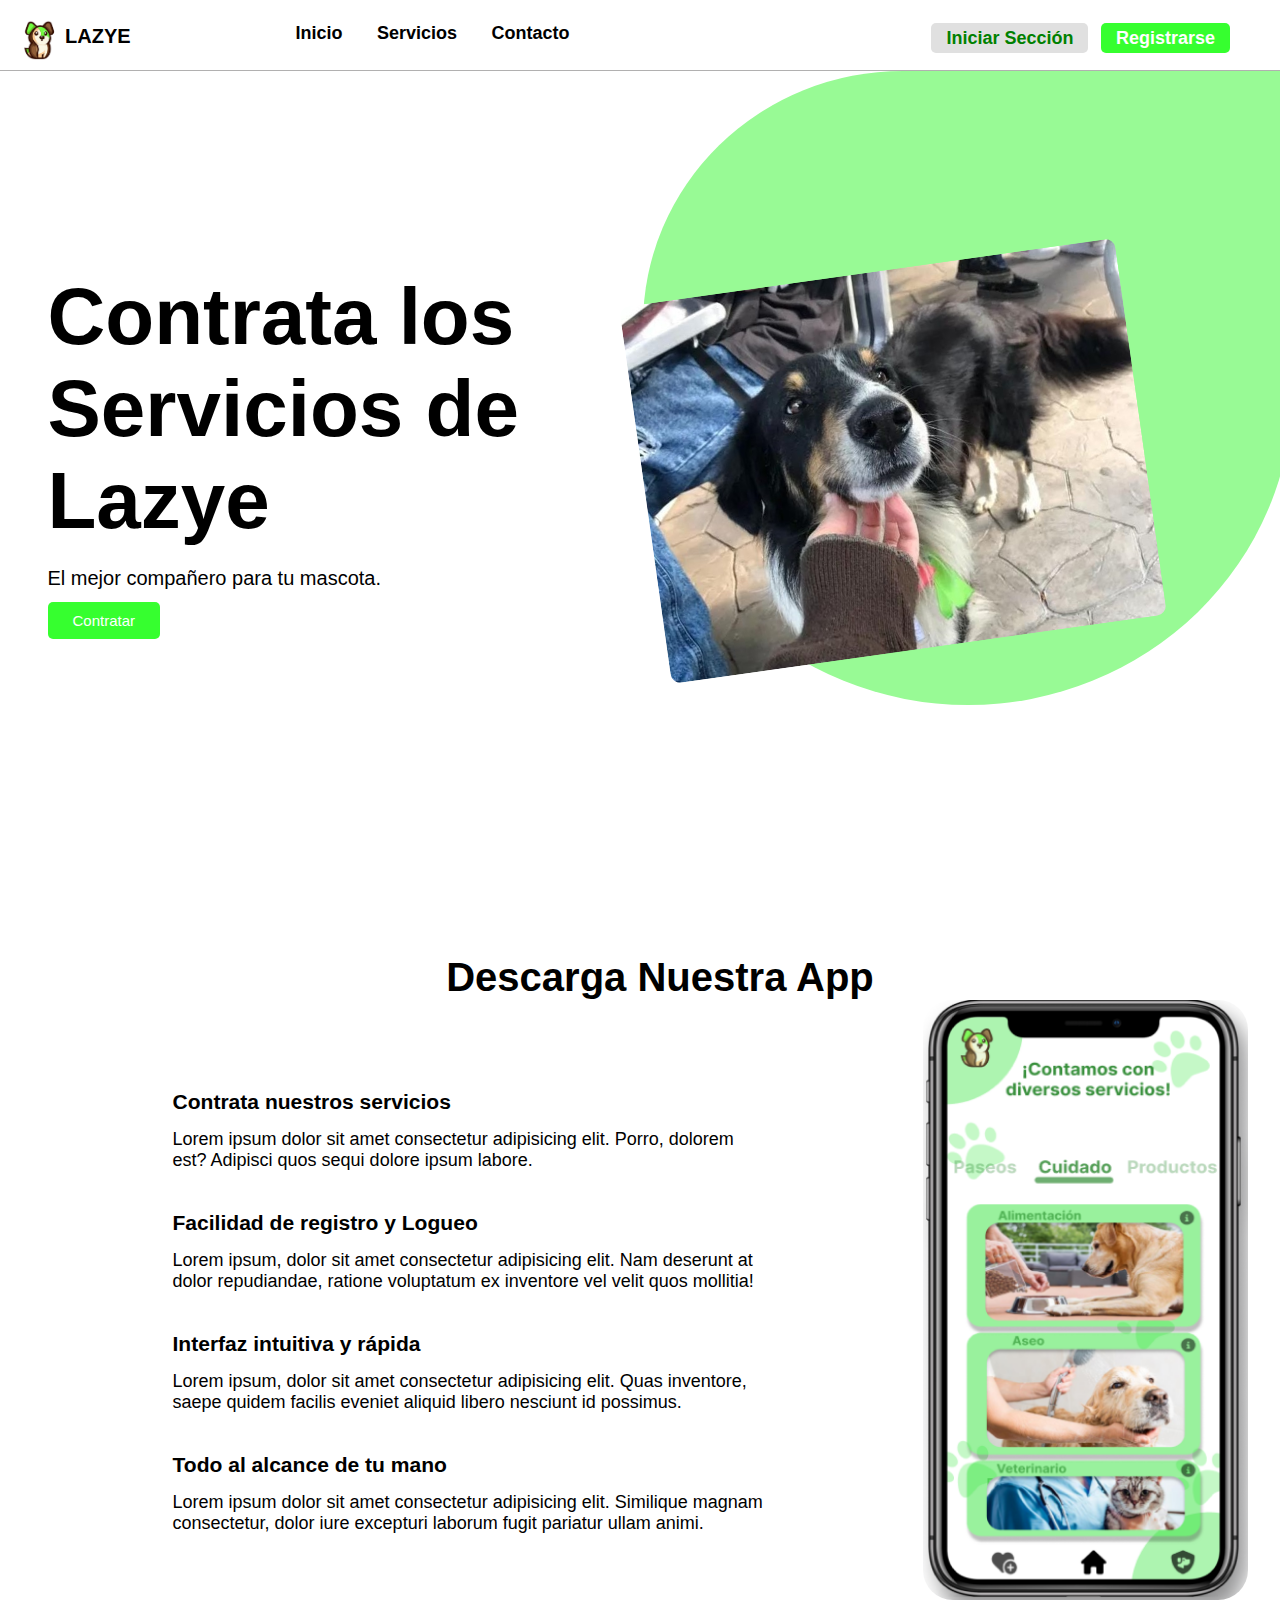
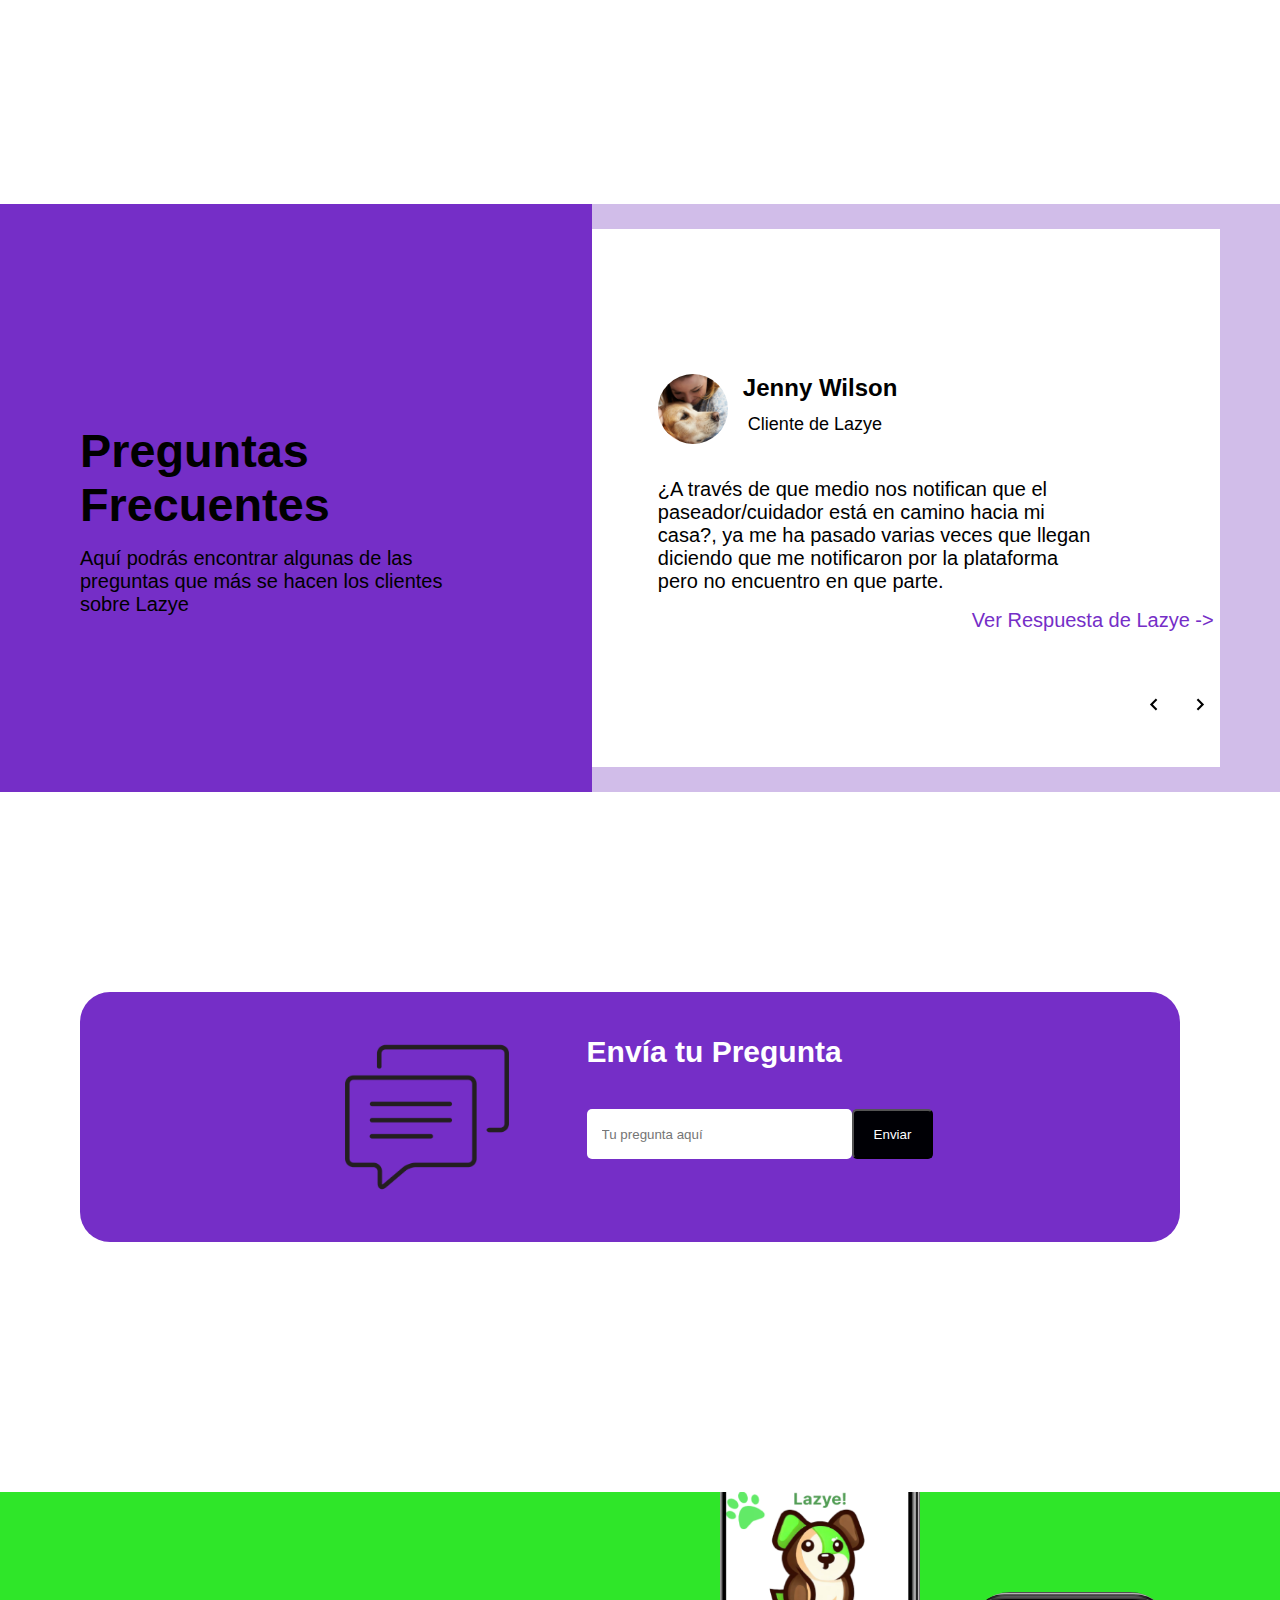
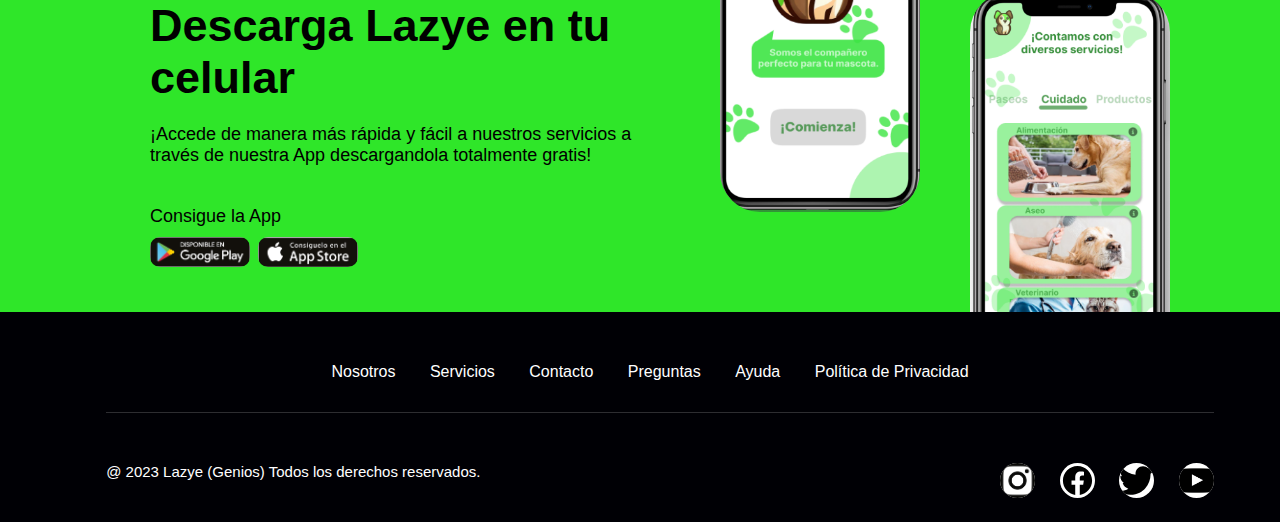
==== commit 5a2b3357: "Merge branch 'master' of https://github.com/Santiagq28/MyPerfil" ====
--- a/index.html
+++ b/index.html
@@ -153,8 +153,12 @@
 
 
         #first{
+            display: grid;
+            place-items:center;
+            align-items: center;
+            justify-content:center;
             margin-top: 250px;
-            margin-left: 80px;
+            
         }
         #first h1{
             font-size: 40px;
@@ -189,8 +193,10 @@
         #primary{
             display: flex;
             margin-top: 250px;
-            padding-left: 80px;
             background-color: #2fe629;
+            place-items:center;
+            align-items: center;
+            justify-content:center;
         }
         #secundary1{
             width: 500px;
@@ -219,6 +225,7 @@
             margin-left: 70px;
             border-bottom-left-radius: 40px;
             border-bottom-right-radius: 40px;
+            margin-bottom: 100px;
         }
         #img1{
             width: 200px;
@@ -231,6 +238,9 @@
 
         footer{
             display: flex;
+            align-items: center;
+            place-items: center;
+            justify-content: center;
             width: 100vw;
             padding: 20px;
             margin: 0;
@@ -249,6 +259,7 @@
             align-items: center;
             place-items: center;
             justify-content: center;
+            
             margin-bottom: 50px;
             border-bottom:1px solid #ffffff2d;
         }
@@ -275,10 +286,9 @@
             display: inline-block;
         }
         #pie2 h6{
-            margin-right: 300px;
             font-size: 15px;
             font-weight: 200;
-            margin-left: 100px;
+            margin-right: 300px;
             
         }
         #pie2 img{
@@ -289,7 +299,7 @@
             margin-left: 20px;
         }
         #ul2{
-            margin-left: 300px;
+            margin-left: 200px;
         }
         
 
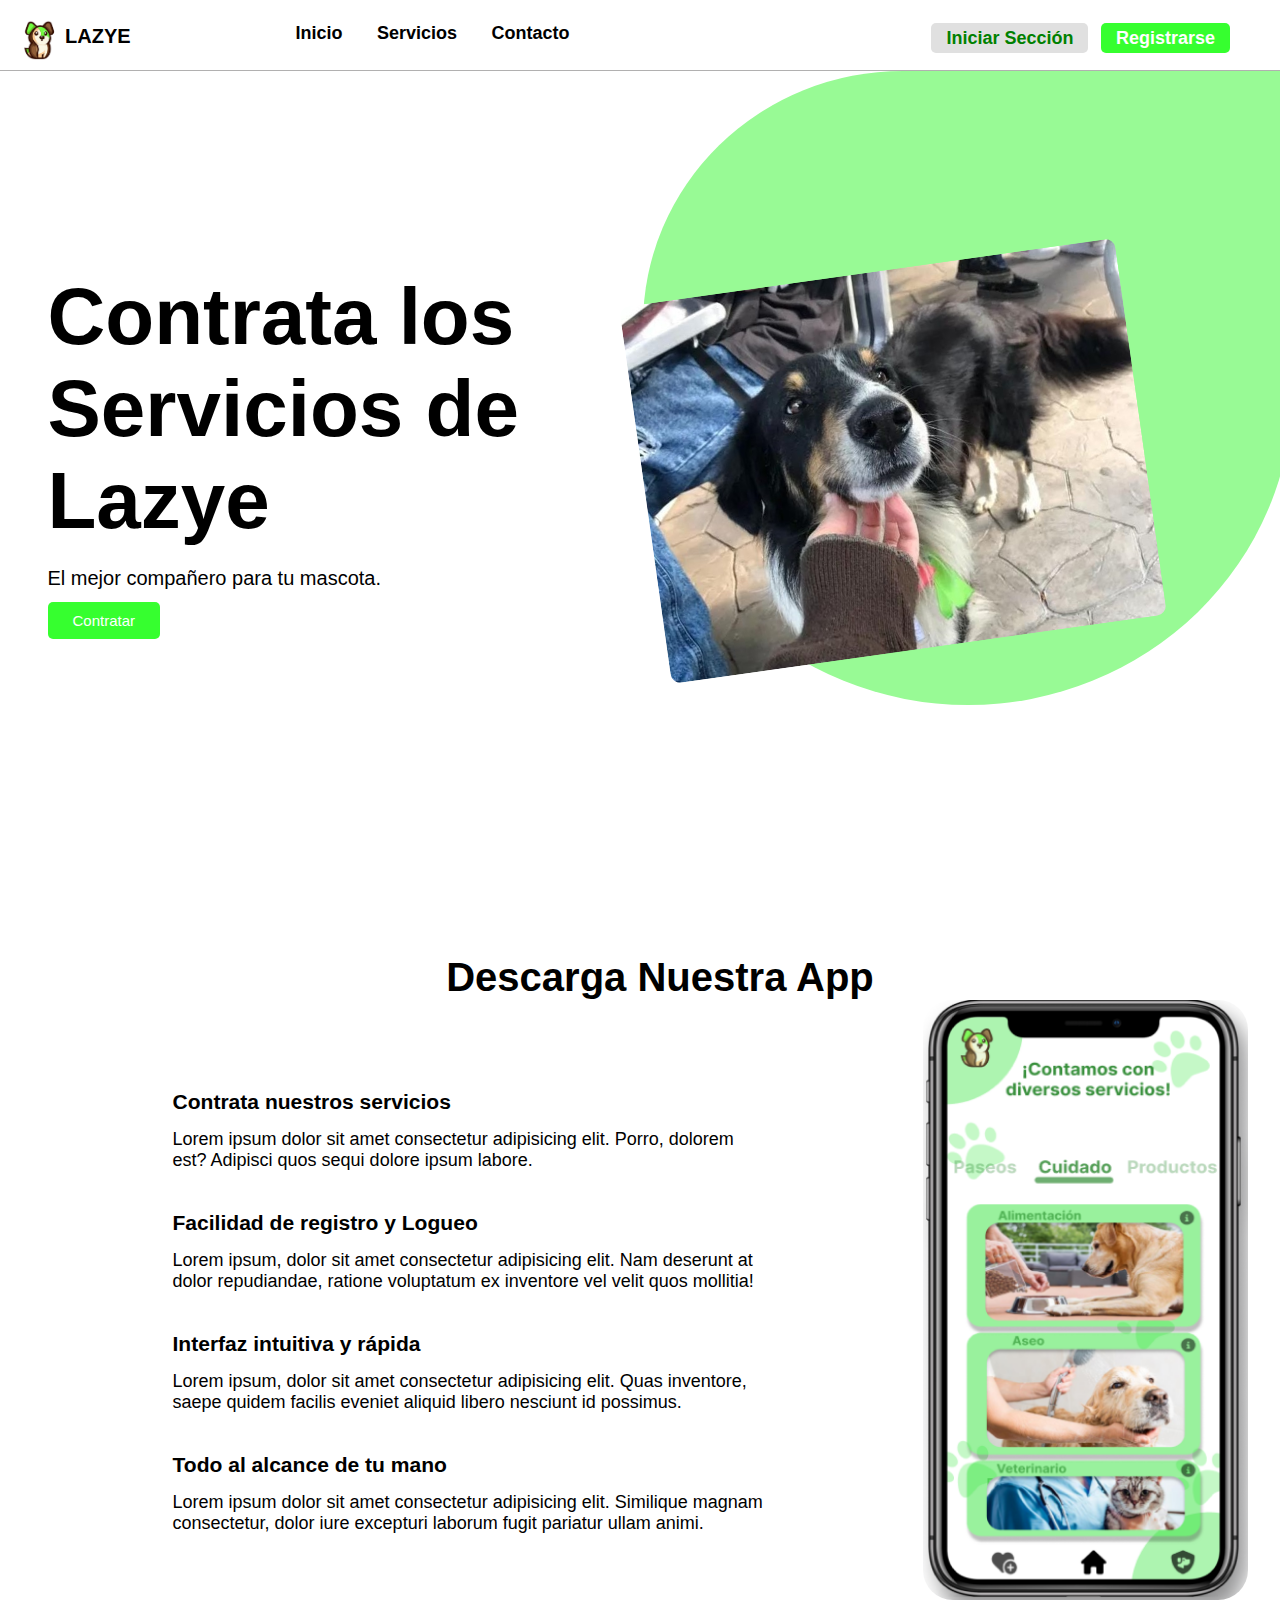
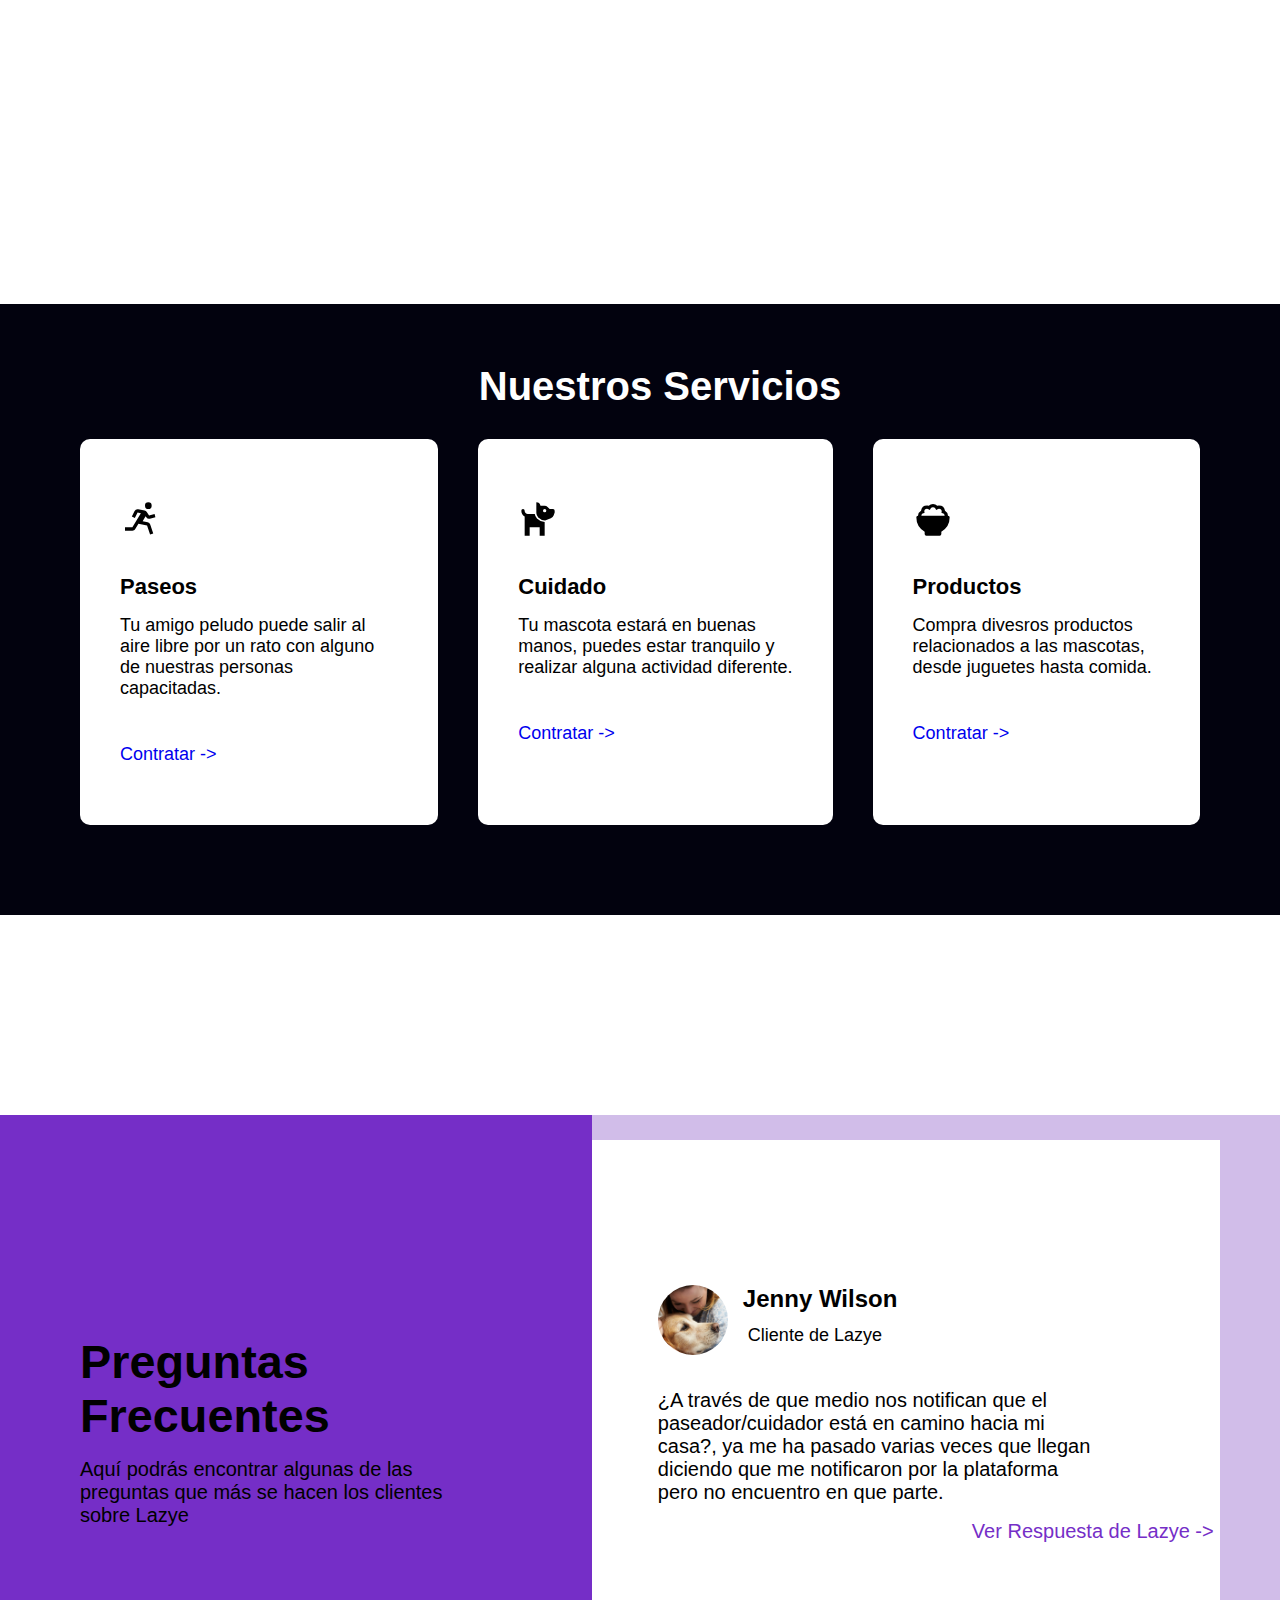
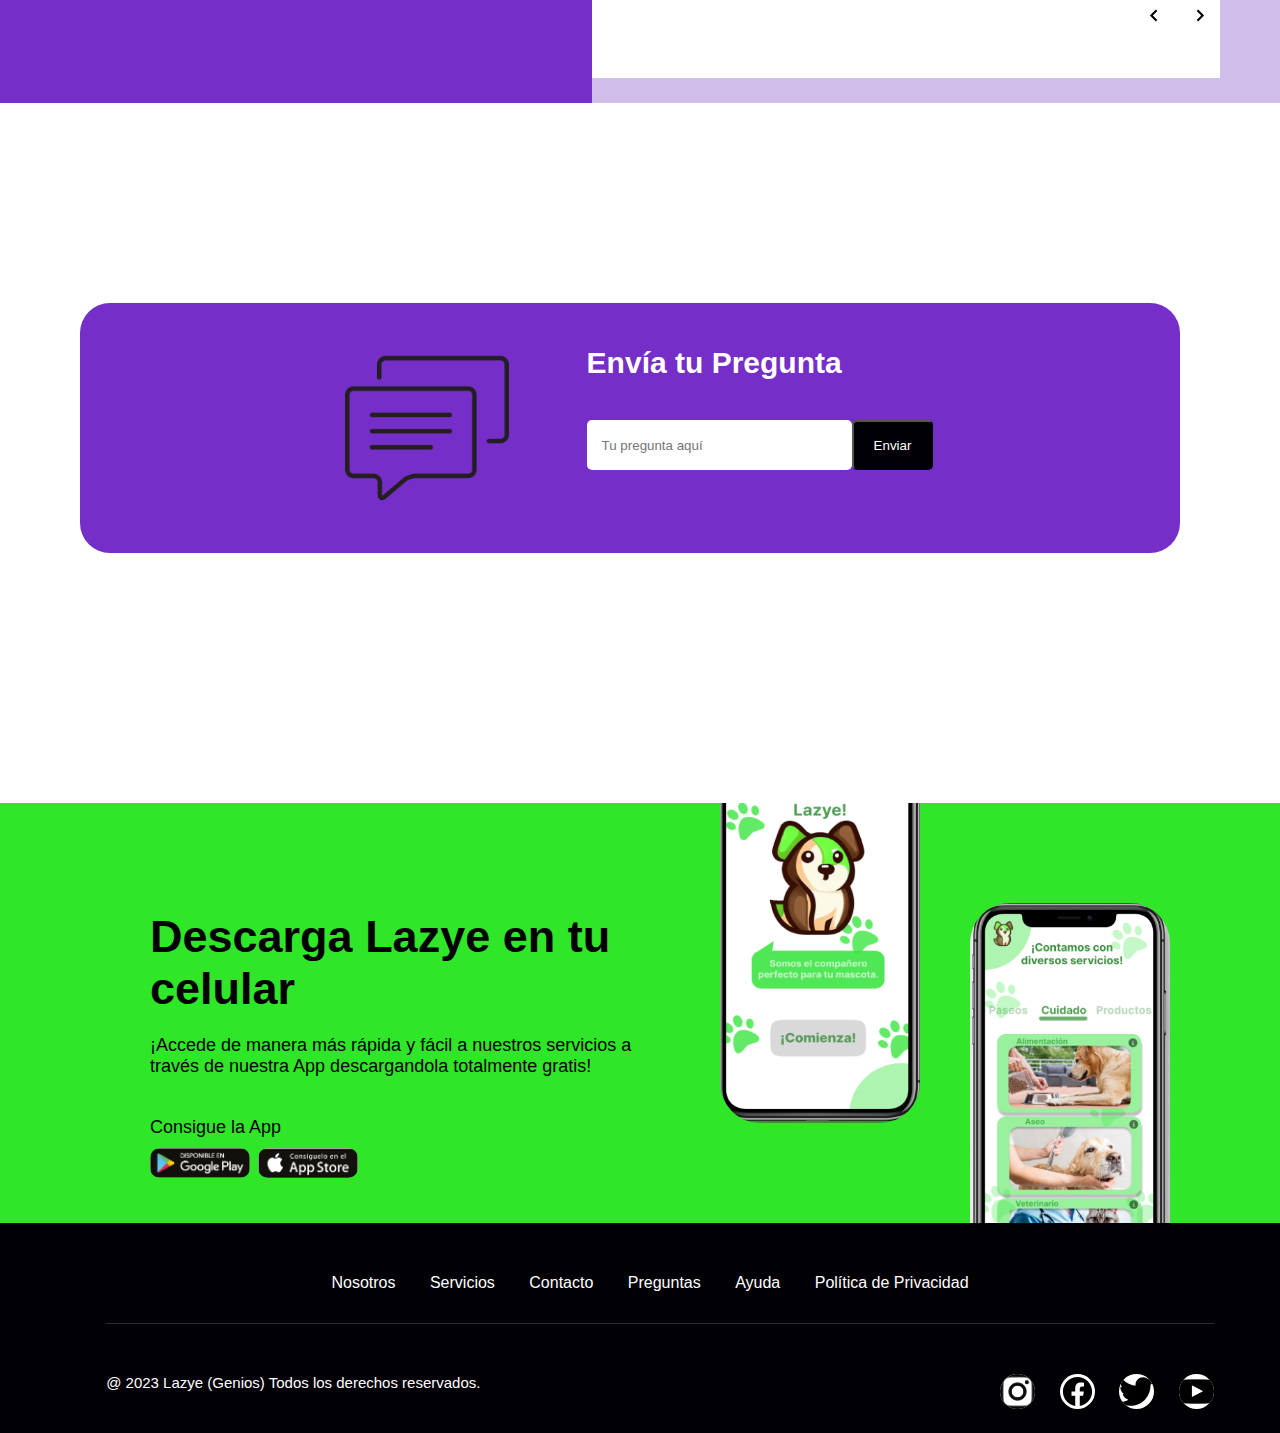
==== commit 14c3e564: "Add Servicios" ====
--- a/index.html
+++ b/index.html
@@ -5,7 +5,7 @@
     <meta http-equiv="X-UA-Compatible" content="IE=edge">
     <meta name="viewport" content="width=device-width, initial-scale=1.0">
     <title>Lazye</title>
-    <link rel="website icon" type="png" href="/img/lazye_logo.png" class="lazy_logo">
+    <link rel="shortcut icon" href="/img/logo2.png" type="image/x-icon">
     <style>
         *{
             margin: 0;
@@ -454,6 +454,46 @@
             border-radius: 5px;
             margin-top: 20px;
         }
+        .servicios{
+            background-color: #02020e;
+            margin-top: 300px;
+            display: grid;
+            align-items: center;
+            place-items: center;
+            justify-content: center;
+            padding: 60px 20px;
+        }
+        .servicios2{
+            display: flex;
+            margin: 10px 40px;
+            margin-right: 80px;
+        }
+        .servicios h3{
+            color:#fff;
+            font-size: 40px;
+        }
+        .servi h6{
+            font-size: 22px;
+        }
+        .servi{
+            background-color: #fff;
+            border-radius: 10px;
+            font-size: 18px;
+            margin: 20px;
+            padding: 60px 40px;
+        }
+        .servi p{
+            margin-top: 15px;
+            margin-bottom: 45px;
+        }
+        .about_icon{
+            margin-bottom: 30px;
+            width: 40px;
+            height: 40px;
+        }
+        .servi a{
+            text-decoration: none;
+        }
     </style>
 </head>
 <body>
@@ -468,9 +508,9 @@
             
             <nav id="nav">
                 <ul>
-                    <li><a href="#">Inicio</a></li>
-                    <li><a href="#">Servicios</a></li>
-                    <li><a href="#">Contacto</a></li>
+                    <li><a href="#father">Inicio</a></li>
+                    <li><a href="#servicios">Servicios</a></li>
+                    <li><a href="#references">Contacto</a></li>
                 </ul>
             </nav>
             <nav id="nav2">
@@ -486,7 +526,7 @@
         <div id="hijo_text">
             <h1>Contrata los Servicios de Lazye</h1>
             <h6>El mejor compañero para tu mascota.</h6>
-            <a href="#">Contratar</a>
+            <a href="#servicios">Contratar</a>
         </div>
         <div id="hijo_img"><img src="img/lazye_u.jpeg" alt="lazye_feliz" width="300px" height="240px"></div>
     </div>
@@ -521,7 +561,32 @@
         </div>
     </div>
         
-
+<section class="servicios" id="servicios">
+        <h3>Nuestros Servicios</h3>
+    <div class="servicios2">
+        <div class="servi">
+            <img src="icons/run.svg" alt="Icon" class="about_icon">
+            <h6>Paseos</h6>
+            <p>Tu amigo peludo puede salir al aire libre por un rato con alguno de nuestras personas capacitadas.</p>
+            <a href="#">Contratar -></a>
+        </div>
+        <div class="servi">
+            <img src="icons/dog.svg" alt="Icon" class="about_icon">
+            <h6>Cuidado</h6>
+            <p>Tu mascota estará en buenas manos, puedes estar tranquilo y realizar alguna actividad diferente.</p>
+            <a href="#">Contratar -></a>
+        </div>
+        <div class="servi">
+            <img src="icons/food.svg" alt="Icon" class="about_icon">
+            <h6>Productos</h6>
+            <p>Compra divesros productos relacionados a las mascotas, desde juguetes hasta comida.</p>
+            <a href="#">Contratar -></a>
+        </div>
+        
+    </div>
+    
+</section>
+    
     <section class="testimony" id="references">
         <div class="container question_container">
             <h3>Preguntas</h3>
@@ -591,7 +656,7 @@
         <img src="img/mensaje.png" alt="" class="picture">
         <div class="form">
             <label for="Questions">Envía tu Pregunta</label>
-            <form action="">
+            <form autocomplete="off">
                 
                 <input type="text" name="" id="quest" size="30" placeholder="Tu pregunta aquí">
                 <button type="submit" id="boton">Enviar</button>
